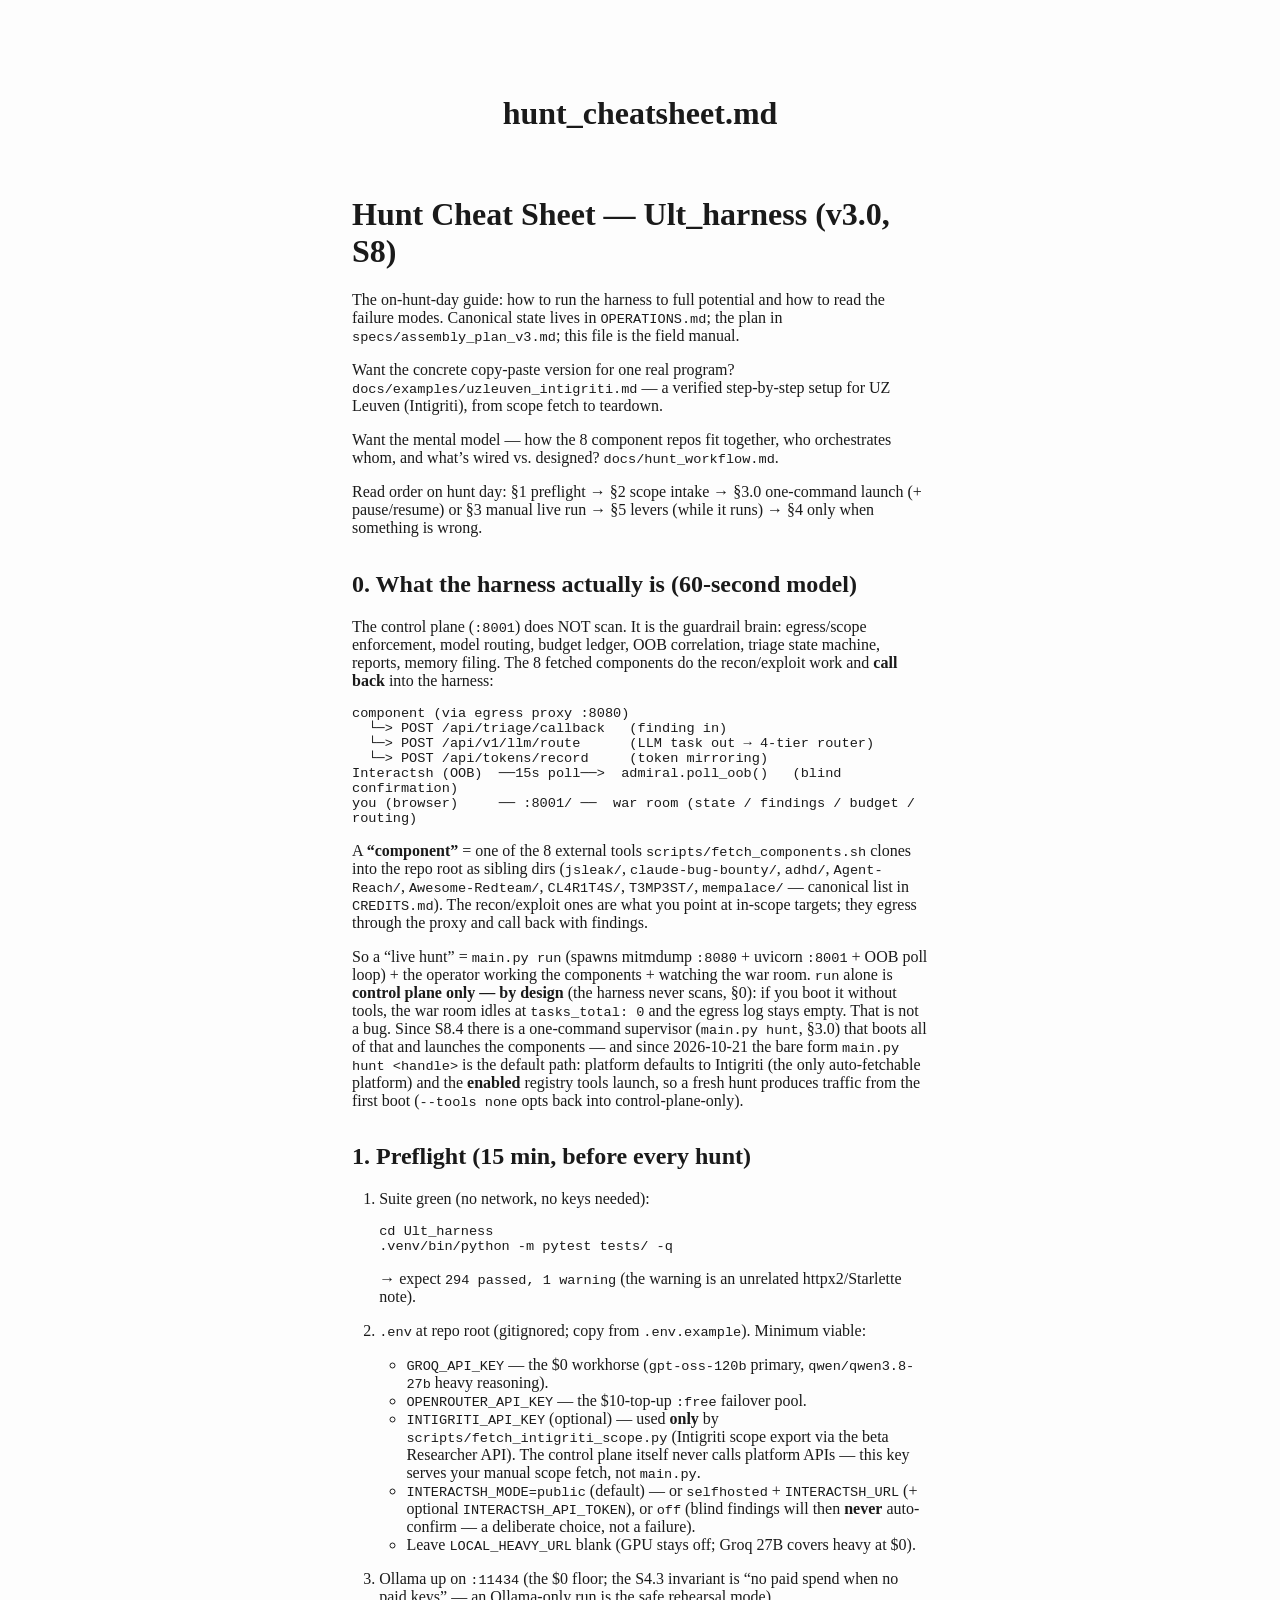
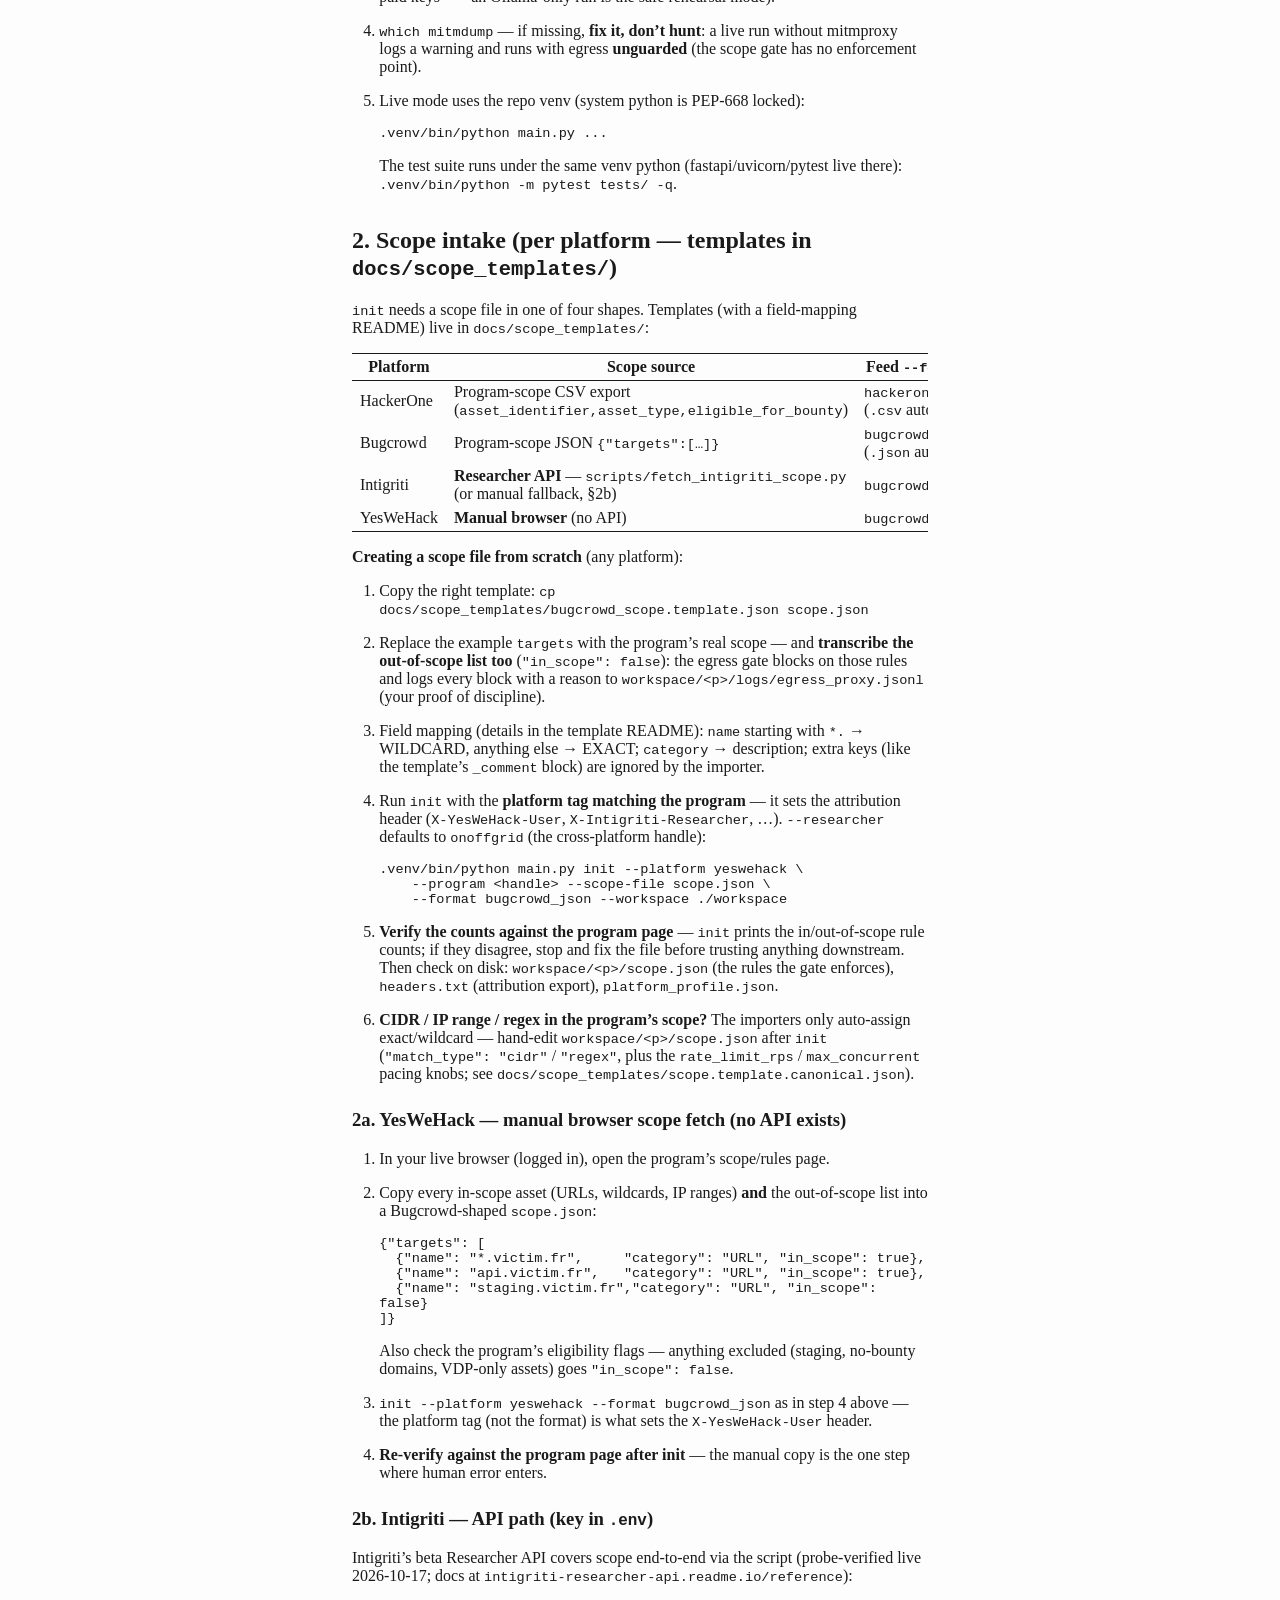
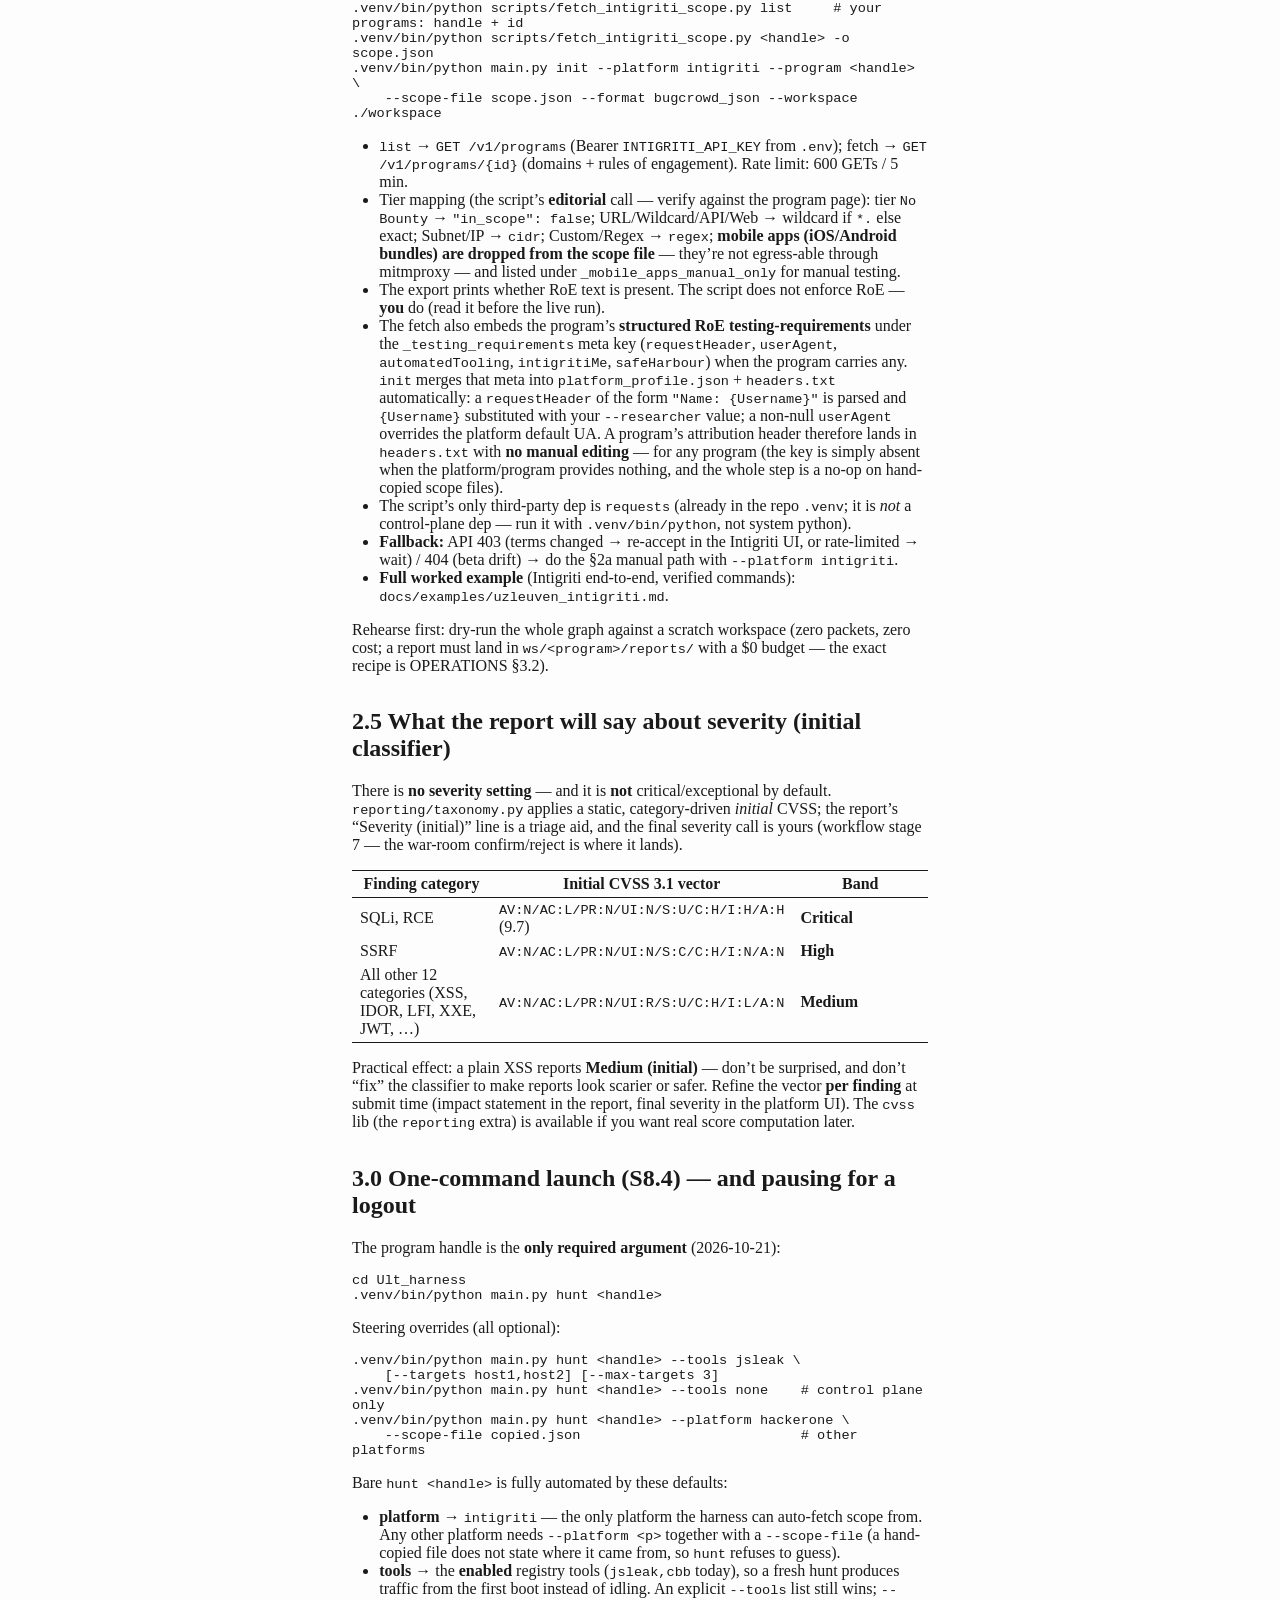
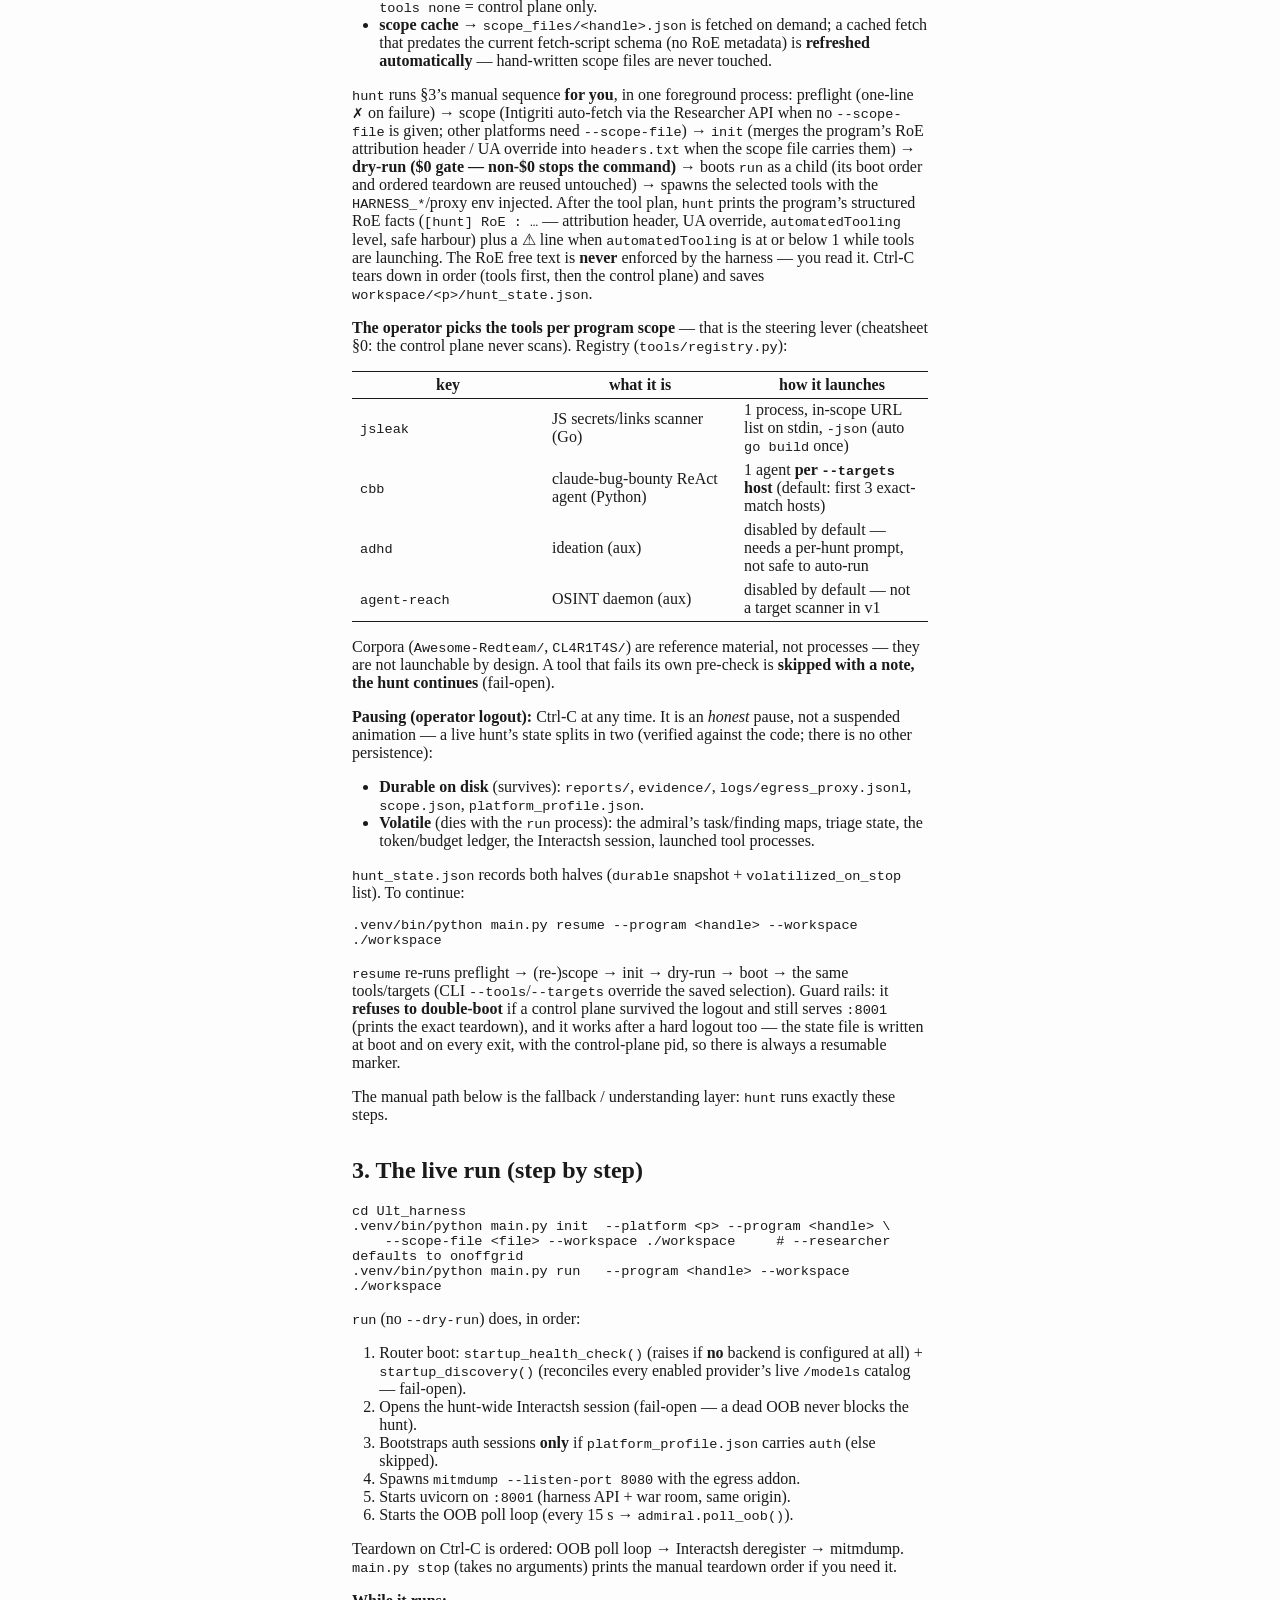
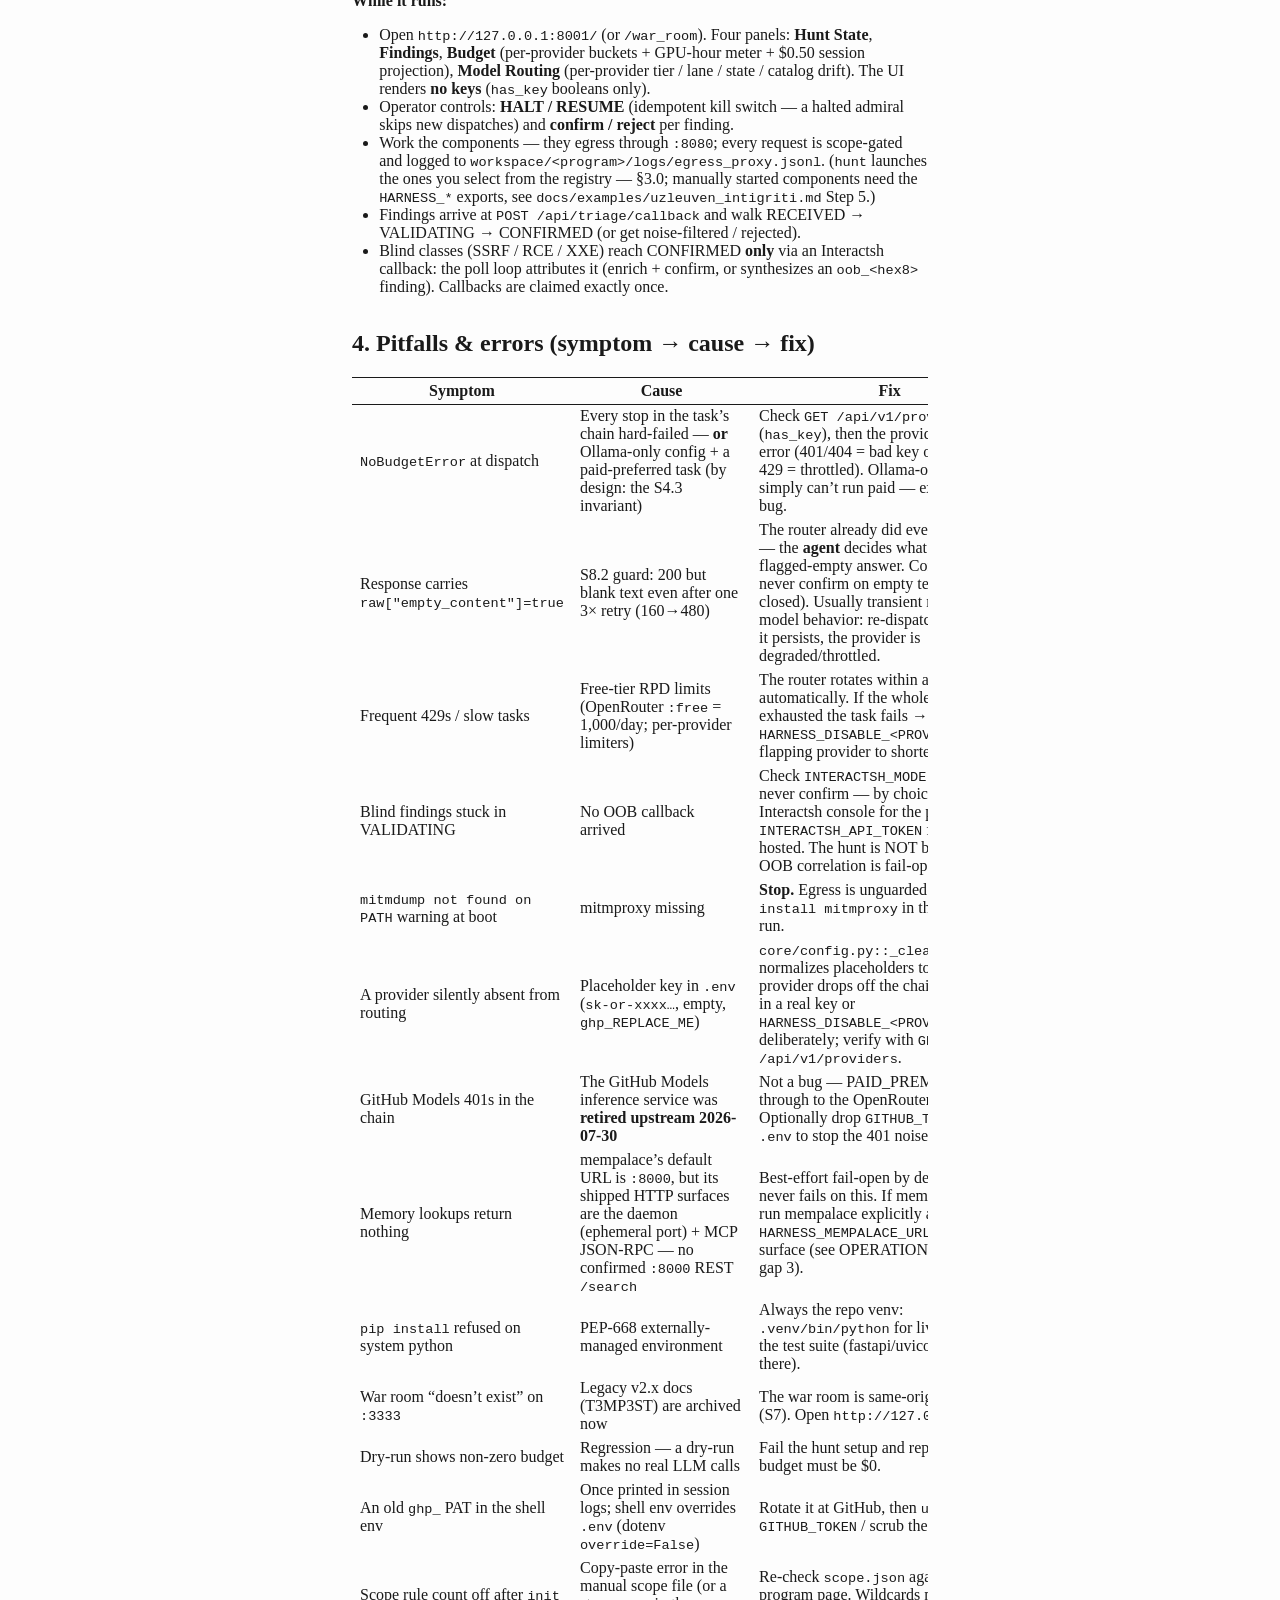
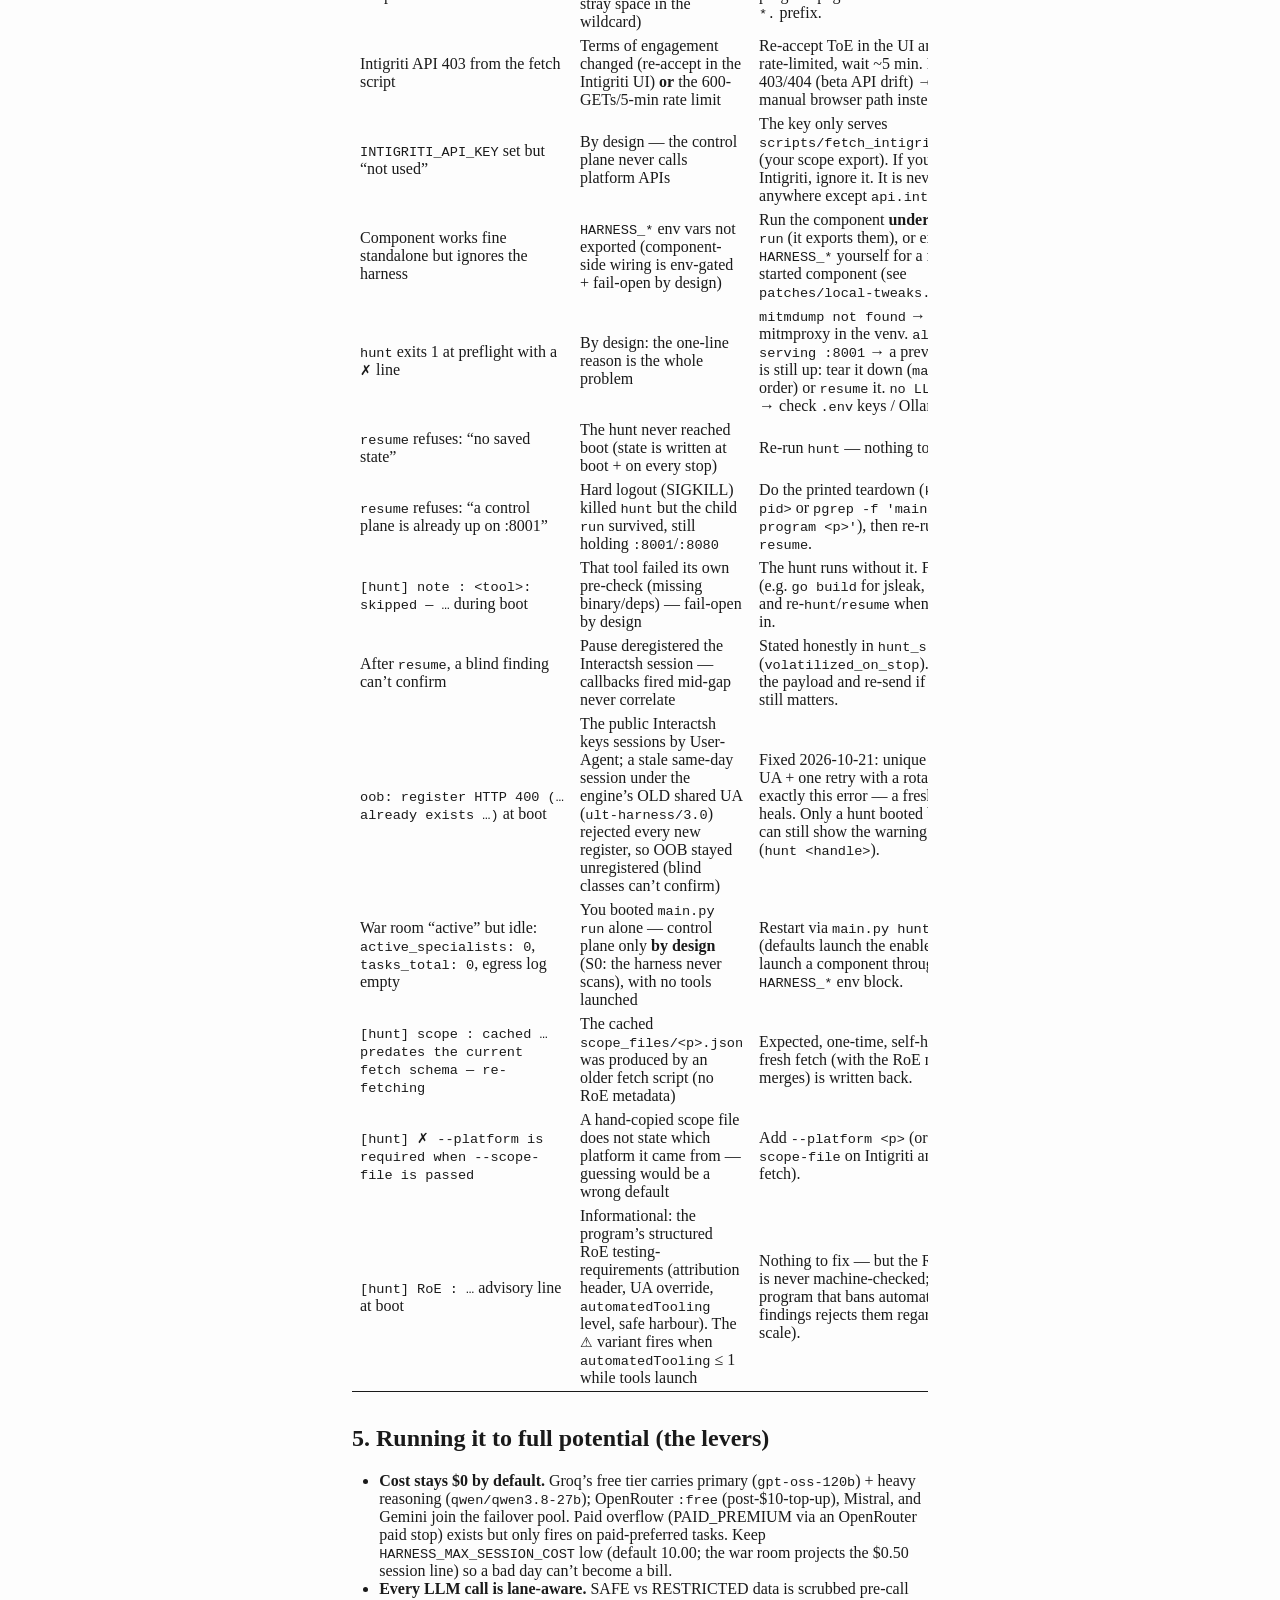
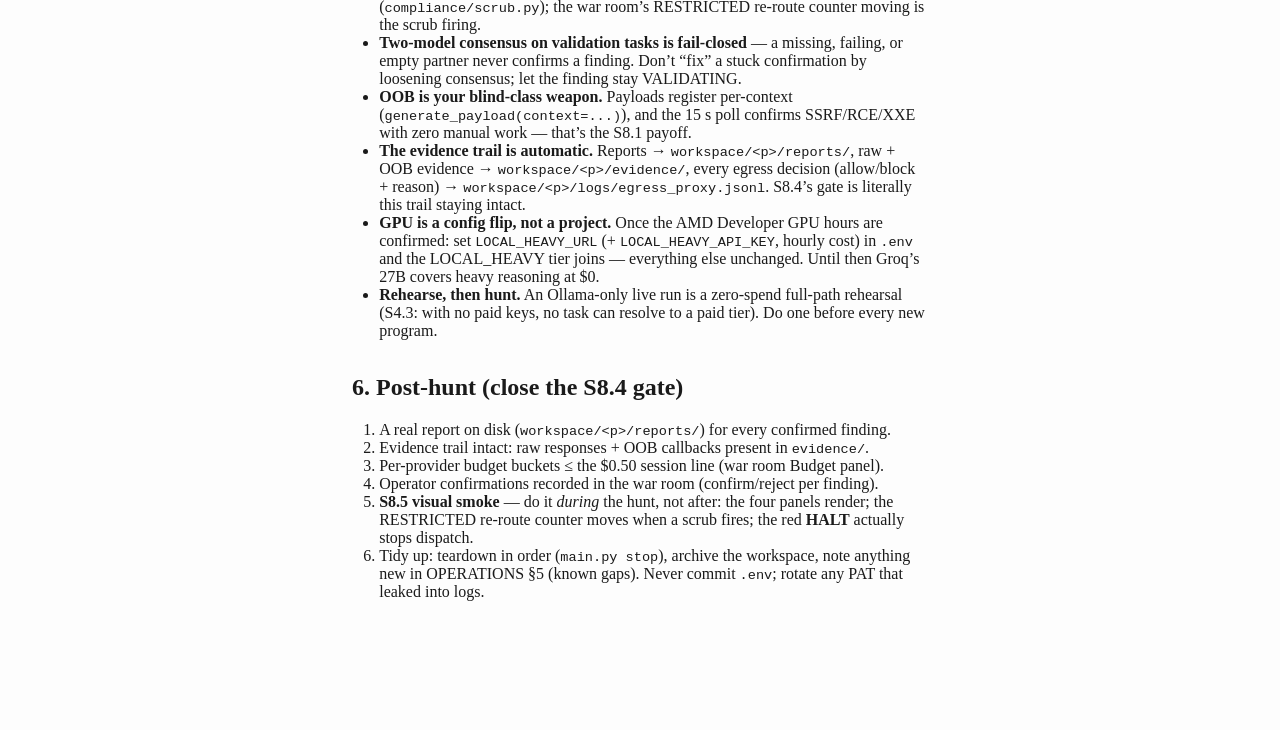
==== docs/hunt_cheatsheet.html @ 4e59c253 "Live-hunt pass (2026-10-21): bare 'hunt <handle>' is now fully automated - hunt CLI: positional prog" ====
<!DOCTYPE html>
<html xmlns="http://www.w3.org/1999/xhtml">
<head>
  <meta charset="utf-8" />
  <meta name="generator" content="pandoc 3.11" />
  <meta name="viewport" content="width=device-width, initial-scale=1.0, user-scalable=yes" />
  <title>hunt_cheatsheet.md</title>
  <style>
    /* Default styles provided by pandoc.
    ** See https://pandoc.org/MANUAL.html#variables-for-html for config info.
    */
    html {
      color: #1a1a1a;
      background-color: #fdfdfd;
    }
    body {
      margin: 0 auto;
      max-width: 36em;
      padding-left: 50px;
      padding-right: 50px;
      padding-top: 50px;
      padding-bottom: 50px;
      hyphens: auto;
      overflow-wrap: break-word;
      text-rendering: optimizeLegibility;
      font-kerning: normal;
    }
    @media (max-width: 600px) {
      body {
        font-size: 0.9em;
        padding: 12px;
      }
      h1 {
        font-size: 1.8em;
      }
    }
    @media print {
      html {
        background-color: white;
      }
      body {
        background-color: transparent;
        color: black;
      }
      p, h2, h3 {
        orphans: 3;
        widows: 3;
      }
      h2, h3, h4 {
        page-break-after: avoid;
      }
    }
    p {
      margin: 1em 0;
    }
    a {
      color: #1a1a1a;
    }
    a:visited {
      color: #1a1a1a;
    }
    img {
      max-width: 100%;
    }
    svg {
      height: auto;
      max-width: 100%;
    }
    h1, h2, h3, h4, h5, h6 {
      margin-top: 1.4em;
    }
    h5, h6 {
      font-size: 1em;
      font-style: italic;
    }
    h6 {
      font-weight: normal;
    }
    ol, ul {
      padding-left: 1.7em;
      margin-top: 1em;
    }
    li > ol, li > ul {
      margin-top: 0;
    }
    blockquote {
      margin: 1em 0 1em 1.7em;
      padding-left: 1em;
      border-left: 2px solid #e6e6e6;
      color: #606060;
    }
    code {
      white-space: pre-wrap;
      font-family: Menlo, Monaco, Consolas, 'Lucida Console', monospace;
      font-size: 85%;
      margin: 0;
      hyphens: manual;
    }
    pre {
      margin: 1em 0;
      overflow: auto;
    }
    pre code {
      padding: 0;
      overflow: visible;
      overflow-wrap: normal;
    }
    .sourceCode {
     background-color: transparent;
     overflow: visible;
    }
    hr {
      border: none;
      border-top: 1px solid #1a1a1a;
      height: 1px;
      margin: 1em 0;
    }
    table {
      margin: 1em 0;
      border-collapse: collapse;
      width: 100%;
      overflow-x: auto;
      display: block;
      font-variant-numeric: lining-nums tabular-nums;
    }
    table caption {
      margin-bottom: 0.75em;
    }
    tbody {
      margin-top: 0.5em;
      border-top: 1px solid #1a1a1a;
      border-bottom: 1px solid #1a1a1a;
    }
    th {
      border-top: 1px solid #1a1a1a;
      padding: 0.25em 0.5em 0.25em 0.5em;
    }
    td {
      padding: 0.125em 0.5em 0.25em 0.5em;
    }
    header {
      margin-bottom: 4em;
      text-align: center;
    }
    #TOC li {
      list-style: none;
    }
    #TOC ul {
      padding-left: 1.3em;
    }
    #TOC > ul {
      padding-left: 0;
    }
    #TOC a:not(:hover) {
      text-decoration: none;
    }
    span.smallcaps{font-variant: small-caps;}
    div.columns{display: flex; gap: 1.5em;}
    div.column{flex: auto;}
    @media screen {
    div.columns{gap: min(4vw, 1.5em);}
    div.column{overflow-x: auto;}
    }
    div.hanging-indent{margin-left: 1.5em; text-indent: -1.5em;}
    /* The extra [class] is a hack that increases specificity enough to
       override a similar rule in reveal.js */
    ul.task-list[class]{list-style: none;}
    ul.task-list li input[type="checkbox"] {
      font-size: inherit;
      width: 0.8em;
      margin: 0 0.8em 0.2em -1.6em;
      vertical-align: middle;
    }
  </style>
</head>
<body>
<header id="title-block-header">
<h1 class="title">hunt_cheatsheet.md</h1>
</header>
<h1 id="hunt-cheat-sheet-ult_harness-v3.0-s8">Hunt Cheat Sheet —
Ult_harness (v3.0, S8)</h1>
<p>The on-hunt-day guide: how to run the harness to full potential and
how to read the failure modes. Canonical state lives in
<code>OPERATIONS.md</code>; the plan in
<code>specs/assembly_plan_v3.md</code>; this file is the field
manual.</p>
<p>Want the concrete copy-paste version for one real program?
<code>docs/examples/uzleuven_intigriti.md</code> — a verified
step-by-step setup for UZ Leuven (Intigriti), from scope fetch to
teardown.</p>
<p>Want the mental model — how the 8 component repos fit together, who
orchestrates whom, and what’s wired vs. designed?
<code>docs/hunt_workflow.md</code>.</p>
<p>Read order on hunt day: §1 preflight → §2 scope intake → §3.0
one-command launch (+ pause/resume) or §3 manual live run → §5 levers
(while it runs) → §4 only when something is wrong.</p>
<h2 id="what-the-harness-actually-is-60-second-model">0. What the
harness actually is (60-second model)</h2>
<p>The control plane (<code>:8001</code>) does NOT scan. It is the
guardrail brain: egress/scope enforcement, model routing, budget ledger,
OOB correlation, triage state machine, reports, memory filing. The 8
fetched components do the recon/exploit work and <strong>call
back</strong> into the harness:</p>
<pre><code>component (via egress proxy :8080)
  └─&gt; POST /api/triage/callback   (finding in)
  └─&gt; POST /api/v1/llm/route      (LLM task out → 4-tier router)
  └─&gt; POST /api/tokens/record     (token mirroring)
Interactsh (OOB)  ──15s poll──&gt;  admiral.poll_oob()   (blind confirmation)
you (browser)     ── :8001/ ──  war room (state / findings / budget / routing)</code></pre>
<p>A <strong>“component”</strong> = one of the 8 external tools
<code>scripts/fetch_components.sh</code> clones into the repo root as
sibling dirs (<code>jsleak/</code>, <code>claude-bug-bounty/</code>,
<code>adhd/</code>, <code>Agent-Reach/</code>,
<code>Awesome-Redteam/</code>, <code>CL4R1T4S/</code>,
<code>T3MP3ST/</code>, <code>mempalace/</code> — canonical list in
<code>CREDITS.md</code>). The recon/exploit ones are what you point at
in-scope targets; they egress through the proxy and call back with
findings.</p>
<p>So a “live hunt” = <code>main.py run</code> (spawns mitmdump
<code>:8080</code> + uvicorn <code>:8001</code> + OOB poll loop) + the
operator working the components + watching the war room.
<code>run</code> alone is <strong>control plane only — by
design</strong> (the harness never scans, §0): if you boot it without
tools, the war room idles at <code>tasks_total: 0</code> and the egress
log stays empty. That is not a bug. Since S8.4 there is a one-command
supervisor (<code>main.py hunt</code>, §3.0) that boots all of that and
launches the components — and since 2026-10-21 the bare form
<code>main.py hunt &lt;handle&gt;</code> is the default path: platform
defaults to Intigriti (the only auto-fetchable platform) and the
<strong>enabled</strong> registry tools launch, so a fresh hunt produces
traffic from the first boot (<code>--tools none</code> opts back into
control-plane-only).</p>
<h2 id="preflight-15-min-before-every-hunt">1. Preflight (15 min, before
every hunt)</h2>
<ol type="1">
<li><p>Suite green (no network, no keys needed):</p>
<pre><code>cd Ult_harness
.venv/bin/python -m pytest tests/ -q</code></pre>
<p>→ expect <code>294 passed, 1 warning</code> (the warning is an
unrelated httpx2/Starlette note).</p></li>
<li><p><code>.env</code> at repo root (gitignored; copy from
<code>.env.example</code>). Minimum viable:</p>
<ul>
<li><code>GROQ_API_KEY</code> — the $0 workhorse
(<code>gpt-oss-120b</code> primary, <code>qwen/qwen3.8-27b</code> heavy
reasoning).</li>
<li><code>OPENROUTER_API_KEY</code> — the $10-top-up <code>:free</code>
failover pool.</li>
<li><code>INTIGRITI_API_KEY</code> (optional) — used
<strong>only</strong> by <code>scripts/fetch_intigriti_scope.py</code>
(Intigriti scope export via the beta Researcher API). The control plane
itself never calls platform APIs — this key serves your manual scope
fetch, not <code>main.py</code>.</li>
<li><code>INTERACTSH_MODE=public</code> (default) — or
<code>selfhosted</code> + <code>INTERACTSH_URL</code> (+ optional
<code>INTERACTSH_API_TOKEN</code>), or <code>off</code> (blind findings
will then <strong>never</strong> auto-confirm — a deliberate choice, not
a failure).</li>
<li>Leave <code>LOCAL_HEAVY_URL</code> blank (GPU stays off; Groq 27B
covers heavy at $0).</li>
</ul></li>
<li><p>Ollama up on <code>:11434</code> (the $0 floor; the S4.3
invariant is “no paid spend when no paid keys” — an Ollama-only run is
the safe rehearsal mode).</p></li>
<li><p><code>which mitmdump</code> — if missing, <strong>fix it, don’t
hunt</strong>: a live run without mitmproxy logs a warning and runs with
egress <strong>unguarded</strong> (the scope gate has no enforcement
point).</p></li>
<li><p>Live mode uses the repo venv (system python is PEP-668
locked):</p>
<pre><code>.venv/bin/python main.py ...</code></pre>
<p>The test suite runs under the same venv python
(fastapi/uvicorn/pytest live there):
<code>.venv/bin/python -m pytest tests/ -q</code>.</p></li>
</ol>
<h2 id="scope-intake-per-platform-templates-in-docsscope_templates">2.
Scope intake (per platform — templates in
<code>docs/scope_templates/</code>)</h2>
<p><code>init</code> needs a scope file in one of four shapes. Templates
(with a field-mapping README) live in
<code>docs/scope_templates/</code>:</p>
<table>
<colgroup>
<col style="width: 33%" />
<col style="width: 33%" />
<col style="width: 33%" />
</colgroup>
<thead>
<tr>
<th>Platform</th>
<th>Scope source</th>
<th>Feed <code>--format</code></th>
</tr>
</thead>
<tbody>
<tr>
<td>HackerOne</td>
<td>Program-scope CSV export
(<code>asset_identifier,asset_type,eligible_for_bounty</code>)</td>
<td><code>hackerone_csv</code> (<code>.csv</code> auto)</td>
</tr>
<tr>
<td>Bugcrowd</td>
<td>Program-scope JSON <code>{"targets":[…]}</code></td>
<td><code>bugcrowd_json</code> (<code>.json</code> auto)</td>
</tr>
<tr>
<td>Intigriti</td>
<td><strong>Researcher API</strong> —
<code>scripts/fetch_intigriti_scope.py</code> (or manual fallback,
§2b)</td>
<td><code>bugcrowd_json</code></td>
</tr>
<tr>
<td>YesWeHack</td>
<td><strong>Manual browser</strong> (no API)</td>
<td><code>bugcrowd_json</code></td>
</tr>
</tbody>
</table>
<p><strong>Creating a scope file from scratch</strong> (any
platform):</p>
<ol type="1">
<li><p>Copy the right template:
<code>cp docs/scope_templates/bugcrowd_scope.template.json scope.json</code></p></li>
<li><p>Replace the example <code>targets</code> with the program’s real
scope — and <strong>transcribe the out-of-scope list too</strong>
(<code>"in_scope": false</code>): the egress gate blocks on those rules
and logs every block with a reason to
<code>workspace/&lt;p&gt;/logs/egress_proxy.jsonl</code> (your proof of
discipline).</p></li>
<li><p>Field mapping (details in the template README): <code>name</code>
starting with <code>*.</code> → WILDCARD, anything else → EXACT;
<code>category</code> → description; extra keys (like the template’s
<code>_comment</code> block) are ignored by the importer.</p></li>
<li><p>Run <code>init</code> with the <strong>platform tag matching the
program</strong> — it sets the attribution header
(<code>X-YesWeHack-User</code>, <code>X-Intigriti-Researcher</code>, …).
<code>--researcher</code> defaults to <code>onoffgrid</code> (the
cross-platform handle):</p>
<pre><code>.venv/bin/python main.py init --platform yeswehack \
    --program &lt;handle&gt; --scope-file scope.json \
    --format bugcrowd_json --workspace ./workspace</code></pre></li>
<li><p><strong>Verify the counts against the program page</strong> —
<code>init</code> prints the in/out-of-scope rule counts; if they
disagree, stop and fix the file before trusting anything downstream.
Then check on disk: <code>workspace/&lt;p&gt;/scope.json</code> (the
rules the gate enforces), <code>headers.txt</code> (attribution export),
<code>platform_profile.json</code>.</p></li>
<li><p><strong>CIDR / IP range / regex in the program’s scope?</strong>
The importers only auto-assign exact/wildcard — hand-edit
<code>workspace/&lt;p&gt;/scope.json</code> after <code>init</code>
(<code>"match_type": "cidr"</code> / <code>"regex"</code>, plus the
<code>rate_limit_rps</code> / <code>max_concurrent</code> pacing knobs;
see
<code>docs/scope_templates/scope.template.canonical.json</code>).</p></li>
</ol>
<h3 id="a.-yeswehack-manual-browser-scope-fetch-no-api-exists">2a.
YesWeHack — manual browser scope fetch (no API exists)</h3>
<ol type="1">
<li><p>In your live browser (logged in), open the program’s scope/rules
page.</p></li>
<li><p>Copy every in-scope asset (URLs, wildcards, IP ranges)
<strong>and</strong> the out-of-scope list into a Bugcrowd-shaped
<code>scope.json</code>:</p>
<pre><code>{&quot;targets&quot;: [
  {&quot;name&quot;: &quot;*.victim.fr&quot;,     &quot;category&quot;: &quot;URL&quot;, &quot;in_scope&quot;: true},
  {&quot;name&quot;: &quot;api.victim.fr&quot;,   &quot;category&quot;: &quot;URL&quot;, &quot;in_scope&quot;: true},
  {&quot;name&quot;: &quot;staging.victim.fr&quot;,&quot;category&quot;: &quot;URL&quot;, &quot;in_scope&quot;: false}
]}</code></pre>
<p>Also check the program’s eligibility flags — anything excluded
(staging, no-bounty domains, VDP-only assets) goes
<code>"in_scope": false</code>.</p></li>
<li><p><code>init --platform yeswehack --format bugcrowd_json</code> as
in step 4 above — the platform tag (not the format) is what sets the
<code>X-YesWeHack-User</code> header.</p></li>
<li><p><strong>Re-verify against the program page after init</strong> —
the manual copy is the one step where human error enters.</p></li>
</ol>
<h3 id="b.-intigriti-api-path-key-in-.env">2b. Intigriti — API path (key
in <code>.env</code>)</h3>
<p>Intigriti’s beta Researcher API covers scope end-to-end via the
script (probe-verified live 2026-10-17; docs at
<code>intigriti-researcher-api.readme.io/reference</code>):</p>
<pre><code>.venv/bin/python scripts/fetch_intigriti_scope.py list     # your programs: handle + id
.venv/bin/python scripts/fetch_intigriti_scope.py &lt;handle&gt; -o scope.json
.venv/bin/python main.py init --platform intigriti --program &lt;handle&gt; \
    --scope-file scope.json --format bugcrowd_json --workspace ./workspace</code></pre>
<ul>
<li><code>list</code> → <code>GET /v1/programs</code> (Bearer
<code>INTIGRITI_API_KEY</code> from <code>.env</code>); fetch →
<code>GET /v1/programs/{id}</code> (domains + rules of engagement). Rate
limit: 600 GETs / 5 min.</li>
<li>Tier mapping (the script’s <strong>editorial</strong> call — verify
against the program page): tier <code>No Bounty</code> →
<code>"in_scope": false</code>; URL/Wildcard/API/Web → wildcard if
<code>*.</code> else exact; Subnet/IP → <code>cidr</code>; Custom/Regex
→ <code>regex</code>; <strong>mobile apps (iOS/Android bundles) are
dropped from the scope file</strong> — they’re not egress-able through
mitmproxy — and listed under <code>_mobile_apps_manual_only</code> for
manual testing.</li>
<li>The export prints whether RoE text is present. The script does not
enforce RoE — <strong>you</strong> do (read it before the live
run).</li>
<li>The fetch also embeds the program’s <strong>structured RoE
testing-requirements</strong> under the
<code>_testing_requirements</code> meta key (<code>requestHeader</code>,
<code>userAgent</code>, <code>automatedTooling</code>,
<code>intigritiMe</code>, <code>safeHarbour</code>) when the program
carries any. <code>init</code> merges that meta into
<code>platform_profile.json</code> + <code>headers.txt</code>
automatically: a <code>requestHeader</code> of the form
<code>"Name: {Username}"</code> is parsed and <code>{Username}</code>
substituted with your <code>--researcher</code> value; a non-null
<code>userAgent</code> overrides the platform default UA. A program’s
attribution header therefore lands in <code>headers.txt</code> with
<strong>no manual editing</strong> — for any program (the key is simply
absent when the platform/program provides nothing, and the whole step is
a no-op on hand-copied scope files).</li>
<li>The script’s only third-party dep is <code>requests</code> (already
in the repo <code>.venv</code>; it is <em>not</em> a control-plane dep —
run it with <code>.venv/bin/python</code>, not system python).</li>
<li><strong>Fallback:</strong> API 403 (terms changed → re-accept in the
Intigriti UI, or rate-limited → wait) / 404 (beta drift) → do the §2a
manual path with <code>--platform intigriti</code>.</li>
<li><strong>Full worked example</strong> (Intigriti end-to-end, verified
commands): <code>docs/examples/uzleuven_intigriti.md</code>.</li>
</ul>
<p>Rehearse first: dry-run the whole graph against a scratch workspace
(zero packets, zero cost; a report must land in
<code>ws/&lt;program&gt;/reports/</code> with a $0 budget — the exact
recipe is OPERATIONS §3.2).</p>
<h2 id="what-the-report-will-say-about-severity-initial-classifier">2.5
What the report will say about severity (initial classifier)</h2>
<p>There is <strong>no severity setting</strong> — and it is
<strong>not</strong> critical/exceptional by default.
<code>reporting/taxonomy.py</code> applies a static, category-driven
<em>initial</em> CVSS; the report’s “Severity (initial)” line is a
triage aid, and the final severity call is yours (workflow stage 7 — the
war-room confirm/reject is where it lands).</p>
<table>
<colgroup>
<col style="width: 33%" />
<col style="width: 33%" />
<col style="width: 33%" />
</colgroup>
<thead>
<tr>
<th>Finding category</th>
<th>Initial CVSS 3.1 vector</th>
<th>Band</th>
</tr>
</thead>
<tbody>
<tr>
<td>SQLi, RCE</td>
<td><code>AV:N/AC:L/PR:N/UI:N/S:U/C:H/I:H/A:H</code> (9.7)</td>
<td><strong>Critical</strong></td>
</tr>
<tr>
<td>SSRF</td>
<td><code>AV:N/AC:L/PR:N/UI:N/S:C/C:H/I:N/A:N</code></td>
<td><strong>High</strong></td>
</tr>
<tr>
<td>All other 12 categories (XSS, IDOR, LFI, XXE, JWT, …)</td>
<td><code>AV:N/AC:L/PR:N/UI:R/S:U/C:H/I:L/A:N</code></td>
<td><strong>Medium</strong></td>
</tr>
</tbody>
</table>
<p>Practical effect: a plain XSS reports <strong>Medium
(initial)</strong> — don’t be surprised, and don’t “fix” the classifier
to make reports look scarier or safer. Refine the vector <strong>per
finding</strong> at submit time (impact statement in the report, final
severity in the platform UI). The <code>cvss</code> lib (the
<code>reporting</code> extra) is available if you want real score
computation later.</p>
<h2 id="one-command-launch-s8.4-and-pausing-for-a-logout">3.0
One-command launch (S8.4) — and pausing for a logout</h2>
<p>The program handle is the <strong>only required argument</strong>
(2026-10-21):</p>
<pre><code>cd Ult_harness
.venv/bin/python main.py hunt &lt;handle&gt;</code></pre>
<p>Steering overrides (all optional):</p>
<pre><code>.venv/bin/python main.py hunt &lt;handle&gt; --tools jsleak \
    [--targets host1,host2] [--max-targets 3]
.venv/bin/python main.py hunt &lt;handle&gt; --tools none    # control plane only
.venv/bin/python main.py hunt &lt;handle&gt; --platform hackerone \
    --scope-file copied.json                           # other platforms</code></pre>
<p>Bare <code>hunt &lt;handle&gt;</code> is fully automated by these
defaults:</p>
<ul>
<li><strong>platform</strong> → <code>intigriti</code> — the only
platform the harness can auto-fetch scope from. Any other platform needs
<code>--platform &lt;p&gt;</code> together with a
<code>--scope-file</code> (a hand-copied file does not state where it
came from, so <code>hunt</code> refuses to guess).</li>
<li><strong>tools</strong> → the <strong>enabled</strong> registry tools
(<code>jsleak,cbb</code> today), so a fresh hunt produces traffic from
the first boot instead of idling. An explicit <code>--tools</code> list
still wins; <code>--tools none</code> = control plane only.</li>
<li><strong>scope cache</strong> →
<code>scope_files/&lt;handle&gt;.json</code> is fetched on demand; a
cached fetch that predates the current fetch-script schema (no RoE
metadata) is <strong>refreshed automatically</strong> — hand-written
scope files are never touched.</li>
</ul>
<p><code>hunt</code> runs §3’s manual sequence <strong>for you</strong>,
in one foreground process: preflight (one-line <code>✗</code> on
failure) → scope (Intigriti auto-fetch via the Researcher API when no
<code>--scope-file</code> is given; other platforms need
<code>--scope-file</code>) → <code>init</code> (merges the program’s RoE
attribution header / UA override into <code>headers.txt</code> when the
scope file carries them) → <strong>dry-run ($0 gate — non-$0 stops the
command)</strong> → boots <code>run</code> as a child (its boot order
and ordered teardown are reused untouched) → spawns the selected tools
with the <code>HARNESS_*</code>/proxy env injected. After the tool plan,
<code>hunt</code> prints the program’s structured RoE facts
(<code>[hunt] RoE : …</code> — attribution header, UA override,
<code>automatedTooling</code> level, safe harbour) plus a ⚠ line when
<code>automatedTooling</code> is at or below 1 while tools are
launching. The RoE free text is <strong>never</strong> enforced by the
harness — you read it. Ctrl-C tears down in order (tools first, then the
control plane) and saves
<code>workspace/&lt;p&gt;/hunt_state.json</code>.</p>
<p><strong>The operator picks the tools per program scope</strong> —
that is the steering lever (cheatsheet §0: the control plane never
scans). Registry (<code>tools/registry.py</code>):</p>
<table>
<colgroup>
<col style="width: 33%" />
<col style="width: 33%" />
<col style="width: 33%" />
</colgroup>
<thead>
<tr>
<th>key</th>
<th>what it is</th>
<th>how it launches</th>
</tr>
</thead>
<tbody>
<tr>
<td><code>jsleak</code></td>
<td>JS secrets/links scanner (Go)</td>
<td>1 process, in-scope URL list on stdin, <code>-json</code> (auto
<code>go build</code> once)</td>
</tr>
<tr>
<td><code>cbb</code></td>
<td>claude-bug-bounty ReAct agent (Python)</td>
<td>1 agent <strong>per <code>--targets</code> host</strong> (default:
first 3 exact-match hosts)</td>
</tr>
<tr>
<td><code>adhd</code></td>
<td>ideation (aux)</td>
<td>disabled by default — needs a per-hunt prompt, not safe to
auto-run</td>
</tr>
<tr>
<td><code>agent-reach</code></td>
<td>OSINT daemon (aux)</td>
<td>disabled by default — not a target scanner in v1</td>
</tr>
</tbody>
</table>
<p>Corpora (<code>Awesome-Redteam/</code>, <code>CL4R1T4S/</code>) are
reference material, not processes — they are not launchable by design. A
tool that fails its own pre-check is <strong>skipped with a note, the
hunt continues</strong> (fail-open).</p>
<p><strong>Pausing (operator logout):</strong> Ctrl-C at any time. It is
an <em>honest</em> pause, not a suspended animation — a live hunt’s
state splits in two (verified against the code; there is no other
persistence):</p>
<ul>
<li><strong>Durable on disk</strong> (survives): <code>reports/</code>,
<code>evidence/</code>, <code>logs/egress_proxy.jsonl</code>,
<code>scope.json</code>, <code>platform_profile.json</code>.</li>
<li><strong>Volatile</strong> (dies with the <code>run</code> process):
the admiral’s task/finding maps, triage state, the token/budget ledger,
the Interactsh session, launched tool processes.</li>
</ul>
<p><code>hunt_state.json</code> records both halves
(<code>durable</code> snapshot + <code>volatilized_on_stop</code> list).
To continue:</p>
<pre><code>.venv/bin/python main.py resume --program &lt;handle&gt; --workspace ./workspace</code></pre>
<p><code>resume</code> re-runs preflight → (re-)scope → init → dry-run →
boot → the same tools/targets (CLI
<code>--tools</code>/<code>--targets</code> override the saved
selection). Guard rails: it <strong>refuses to double-boot</strong> if a
control plane survived the logout and still serves <code>:8001</code>
(prints the exact teardown), and it works after a hard logout too — the
state file is written at boot and on every exit, with the control-plane
pid, so there is always a resumable marker.</p>
<p>The manual path below is the fallback / understanding layer:
<code>hunt</code> runs exactly these steps.</p>
<h2 id="the-live-run-step-by-step">3. The live run (step by step)</h2>
<pre><code>cd Ult_harness
.venv/bin/python main.py init  --platform &lt;p&gt; --program &lt;handle&gt; \
    --scope-file &lt;file&gt; --workspace ./workspace     # --researcher defaults to onoffgrid
.venv/bin/python main.py run   --program &lt;handle&gt; --workspace ./workspace</code></pre>
<p><code>run</code> (no <code>--dry-run</code>) does, in order:</p>
<ol type="1">
<li>Router boot: <code>startup_health_check()</code> (raises if
<strong>no</strong> backend is configured at all) +
<code>startup_discovery()</code> (reconciles every enabled provider’s
live <code>/models</code> catalog — fail-open).</li>
<li>Opens the hunt-wide Interactsh session (fail-open — a dead OOB never
blocks the hunt).</li>
<li>Bootstraps auth sessions <strong>only</strong> if
<code>platform_profile.json</code> carries <code>auth</code> (else
skipped).</li>
<li>Spawns <code>mitmdump --listen-port 8080</code> with the egress
addon.</li>
<li>Starts uvicorn on <code>:8001</code> (harness API + war room, same
origin).</li>
<li>Starts the OOB poll loop (every 15 s →
<code>admiral.poll_oob()</code>).</li>
</ol>
<p>Teardown on Ctrl-C is ordered: OOB poll loop → Interactsh deregister
→ mitmdump. <code>main.py stop</code> (takes no arguments) prints the
manual teardown order if you need it.</p>
<p><strong>While it runs:</strong></p>
<ul>
<li>Open <code>http://127.0.0.1:8001/</code> (or
<code>/war_room</code>). Four panels: <strong>Hunt State</strong>,
<strong>Findings</strong>, <strong>Budget</strong> (per-provider buckets
+ GPU-hour meter + $0.50 session projection), <strong>Model
Routing</strong> (per-provider tier / lane / state / catalog drift). The
UI renders <strong>no keys</strong> (<code>has_key</code> booleans
only).</li>
<li>Operator controls: <strong>HALT / RESUME</strong> (idempotent kill
switch — a halted admiral skips new dispatches) and <strong>confirm /
reject</strong> per finding.</li>
<li>Work the components — they egress through <code>:8080</code>; every
request is scope-gated and logged to
<code>workspace/&lt;program&gt;/logs/egress_proxy.jsonl</code>.
(<code>hunt</code> launches the ones you select from the registry —
§3.0; manually started components need the <code>HARNESS_*</code>
exports, see <code>docs/examples/uzleuven_intigriti.md</code> Step
5.)</li>
<li>Findings arrive at <code>POST /api/triage/callback</code> and walk
RECEIVED → VALIDATING → CONFIRMED (or get noise-filtered /
rejected).</li>
<li>Blind classes (SSRF / RCE / XXE) reach CONFIRMED
<strong>only</strong> via an Interactsh callback: the poll loop
attributes it (enrich + confirm, or synthesizes an
<code>oob_&lt;hex8&gt;</code> finding). Callbacks are claimed exactly
once.</li>
</ul>
<h2 id="pitfalls-errors-symptom-cause-fix">4. Pitfalls &amp; errors
(symptom → cause → fix)</h2>
<table>
<colgroup>
<col style="width: 33%" />
<col style="width: 33%" />
<col style="width: 33%" />
</colgroup>
<thead>
<tr>
<th>Symptom</th>
<th>Cause</th>
<th>Fix</th>
</tr>
</thead>
<tbody>
<tr>
<td><code>NoBudgetError</code> at dispatch</td>
<td>Every stop in the task’s chain hard-failed — <strong>or</strong>
Ollama-only config + a paid-preferred task (by design: the S4.3
invariant)</td>
<td>Check <code>GET /api/v1/providers</code> (<code>has_key</code>),
then the provider’s actual error (401/404 = bad key or model ID; 429 =
throttled). Ollama-only: that task simply can’t run paid — expected, not
a bug.</td>
</tr>
<tr>
<td>Response carries <code>raw["empty_content"]=true</code></td>
<td>S8.2 guard: 200 but blank text even after one 3× retry
(160→480)</td>
<td>The router already did everything it will — the
<strong>agent</strong> decides what to do with a flagged-empty answer.
Consensus can never confirm on empty text (fail-closed). Usually
transient reasoning-model behavior: re-dispatch the task; if it
persists, the provider is degraded/throttled.</td>
</tr>
<tr>
<td>Frequent 429s / slow tasks</td>
<td>Free-tier RPD limits (OpenRouter <code>:free</code> = 1,000/day;
per-provider limiters)</td>
<td>The router rotates within a provider automatically. If the whole
pool is exhausted the task fails → wait, or
<code>HARNESS_DISABLE_&lt;PROV&gt;=1</code> the flapping provider to
shorten the chain.</td>
</tr>
<tr>
<td>Blind findings stuck in VALIDATING</td>
<td>No OOB callback arrived</td>
<td>Check <code>INTERACTSH_MODE</code> (<code>off</code> = they’ll never
confirm — by choice), the Interactsh console for the payload, and
<code>INTERACTSH_API_TOKEN</code> for self-hosted. The hunt is NOT
broken — OOB correlation is fail-open.</td>
</tr>
<tr>
<td><code>mitmdump not found on PATH</code> warning at boot</td>
<td>mitmproxy missing</td>
<td><strong>Stop.</strong> Egress is unguarded.
<code>pip install mitmproxy</code> in the venv, re-run.</td>
</tr>
<tr>
<td>A provider silently absent from routing</td>
<td>Placeholder key in <code>.env</code> (<code>sk-or-xxxx…</code>,
empty, <code>ghp_REPLACE_ME</code>)</td>
<td><code>core/config.py::_clean_key</code> normalizes placeholders to
<em>unset</em>, so the provider drops off the chain quietly. Put in a
real key or <code>HARNESS_DISABLE_&lt;PROV&gt;=1</code> deliberately;
verify with <code>GET /api/v1/providers</code>.</td>
</tr>
<tr>
<td>GitHub Models 401s in the chain</td>
<td>The GitHub Models inference service was <strong>retired upstream
2026-07-30</strong></td>
<td>Not a bug — PAID_PREMIUM falls through to the OpenRouter paid stop.
Optionally drop <code>GITHUB_TOKEN</code> from <code>.env</code> to stop
the 401 noise.</td>
</tr>
<tr>
<td>Memory lookups return nothing</td>
<td>mempalace’s default URL is <code>:8000</code>, but its shipped HTTP
surfaces are the daemon (ephemeral port) + MCP JSON-RPC — no confirmed
<code>:8000</code> REST <code>/search</code></td>
<td>Best-effort fail-open by design; the hunt never fails on this. If
memory matters, run mempalace explicitly and point
<code>HARNESS_MEMPALACE_URL</code> at a live surface (see OPERATIONS §5
known-gap 3).</td>
</tr>
<tr>
<td><code>pip install</code> refused on system python</td>
<td>PEP-668 externally-managed environment</td>
<td>Always the repo venv: <code>.venv/bin/python</code> for live mode
<strong>and</strong> the test suite (fastapi/uvicorn/pytest live
there).</td>
</tr>
<tr>
<td>War room “doesn’t exist” on <code>:3333</code></td>
<td>Legacy v2.x docs (T3MP3ST) are archived now</td>
<td>The war room is same-origin on <strong><code>:8001</code></strong>
(S7). Open <code>http://127.0.0.1:8001/</code>.</td>
</tr>
<tr>
<td>Dry-run shows non-zero budget</td>
<td>Regression — a dry-run makes no real LLM calls</td>
<td>Fail the hunt setup and report it. Dry-run budget must be $0.</td>
</tr>
<tr>
<td>An old <code>ghp_</code> PAT in the shell env</td>
<td>Once printed in session logs; shell env overrides <code>.env</code>
(dotenv <code>override=False</code>)</td>
<td>Rotate it at GitHub, then <code>unset GITHUB_TOKEN</code> / scrub
the shell profile.</td>
</tr>
<tr>
<td>Scope rule count off after <code>init</code></td>
<td>Copy-paste error in the manual scope file (or a stray space in the
wildcard)</td>
<td>Re-check <code>scope.json</code> against the program page. Wildcards
need the exact <code>*.</code> prefix.</td>
</tr>
<tr>
<td>Intigriti API 403 from the fetch script</td>
<td>Terms of engagement changed (re-accept in the Intigriti UI)
<strong>or</strong> the 600-GETs/5-min rate limit</td>
<td>Re-accept ToE in the UI and retry; if rate-limited, wait ~5 min.
Persistent 403/404 (beta API drift) → use the §2a manual browser path
instead.</td>
</tr>
<tr>
<td><code>INTIGRITI_API_KEY</code> set but “not used”</td>
<td>By design — the control plane never calls platform APIs</td>
<td>The key only serves <code>scripts/fetch_intigriti_scope.py</code>
(your scope export). If you don’t hunt Intigriti, ignore it. It is never
sent anywhere except <code>api.intigriti.com</code>.</td>
</tr>
<tr>
<td>Component works fine standalone but ignores the harness</td>
<td><code>HARNESS_*</code> env vars not exported (component-side wiring
is env-gated + fail-open by design)</td>
<td>Run the component <strong>under</strong> <code>main.py run</code>
(it exports them), or export <code>HARNESS_*</code> yourself for a
manually-started component (see <code>patches/local-tweaks.md</code>
§7).</td>
</tr>
<tr>
<td><code>hunt</code> exits 1 at preflight with a <code>✗</code>
line</td>
<td>By design: the one-line reason is the whole problem</td>
<td><code>mitmdump not found</code> → install mitmproxy in the venv.
<code>already serving :8001</code> → a previous hunt/run is still up:
tear it down (<code>main.py stop</code> order) or <code>resume</code>
it. <code>no LLM backend</code> → check <code>.env</code> keys /
Ollama.</td>
</tr>
<tr>
<td><code>resume</code> refuses: “no saved state”</td>
<td>The hunt never reached boot (state is written at boot + on every
stop)</td>
<td>Re-run <code>hunt</code> — nothing to resume yet.</td>
</tr>
<tr>
<td><code>resume</code> refuses: “a control plane is already up on
:8001”</td>
<td>Hard logout (SIGKILL) killed <code>hunt</code> but the child
<code>run</code> survived, still holding
<code>:8001</code>/<code>:8080</code></td>
<td>Do the printed teardown (<code>kill &lt;saved pid&gt;</code> or
<code>pgrep -f 'main.py run --program &lt;p&gt;'</code>), then re-run
the same <code>resume</code>.</td>
</tr>
<tr>
<td><code>[hunt] note : &lt;tool&gt;: skipped — …</code> during
boot</td>
<td>That tool failed its own pre-check (missing binary/deps) — fail-open
by design</td>
<td>The hunt runs without it. Fix the tool (e.g. <code>go build</code>
for jsleak, deps for cbb) and re-<code>hunt</code>/<code>resume</code>
when you want it in.</td>
</tr>
<tr>
<td>After <code>resume</code>, a blind finding can’t confirm</td>
<td>Pause deregistered the Interactsh session — callbacks fired mid-gap
never correlate</td>
<td>Stated honestly in <code>hunt_state.json</code>
(<code>volatilized_on_stop</code>). Re-register the payload and re-send
if the blind test still matters.</td>
</tr>
<tr>
<td><code>oob: register HTTP 400 (… already exists …)</code> at
boot</td>
<td>The public Interactsh keys sessions by User-Agent; a stale same-day
session under the engine’s OLD shared UA (<code>ult-harness/3.0</code>)
rejected every new register, so OOB stayed unregistered (blind classes
can’t confirm)</td>
<td>Fixed 2026-10-21: unique per-instance UA + one retry with a rotated
UA on exactly this error — a fresh <code>hunt</code> self-heals. Only a
hunt booted before that fix can still show the warning: restart it
(<code>hunt &lt;handle&gt;</code>).</td>
</tr>
<tr>
<td>War room “active” but idle: <code>active_specialists: 0</code>,
<code>tasks_total: 0</code>, egress log empty</td>
<td>You booted <code>main.py run</code> alone — control plane only
<strong>by design</strong> (S0: the harness never scans), with no tools
launched</td>
<td>Restart via <code>main.py hunt &lt;handle&gt;</code> (defaults
launch the enabled tools) or launch a component through the
<code>HARNESS_*</code> env block.</td>
</tr>
<tr>
<td><code>[hunt] scope : cached … predates the current fetch schema — re-fetching</code></td>
<td>The cached <code>scope_files/&lt;p&gt;.json</code> was produced by
an older fetch script (no RoE metadata)</td>
<td>Expected, one-time, self-heals — the fresh fetch (with the RoE meta
<code>init</code> merges) is written back.</td>
</tr>
<tr>
<td><code>[hunt] ✗ --platform is required when --scope-file is passed</code></td>
<td>A hand-copied scope file does not state which platform it came from
— guessing would be a wrong default</td>
<td>Add <code>--platform &lt;p&gt;</code> (or drop
<code>--scope-file</code> on Intigriti and let <code>hunt</code>
fetch).</td>
</tr>
<tr>
<td><code>[hunt] RoE : …</code> advisory line at boot</td>
<td>Informational: the program’s structured RoE testing-requirements
(attribution header, UA override, <code>automatedTooling</code> level,
safe harbour). The <code>⚠</code> variant fires when
<code>automatedTooling</code> ≤ 1 while tools launch</td>
<td>Nothing to fix — but the RoE <strong>free text</strong> is never
machine-checked; read it (a program that bans automated-scanner findings
rejects them regardless of the scale).</td>
</tr>
</tbody>
</table>
<h2 id="running-it-to-full-potential-the-levers">5. Running it to full
potential (the levers)</h2>
<ul>
<li><strong>Cost stays $0 by default.</strong> Groq’s free tier carries
primary (<code>gpt-oss-120b</code>) + heavy reasoning
(<code>qwen/qwen3.8-27b</code>); OpenRouter <code>:free</code>
(post-$10-top-up), Mistral, and Gemini join the failover pool. Paid
overflow (PAID_PREMIUM via an OpenRouter paid stop) exists but only
fires on paid-preferred tasks. Keep
<code>HARNESS_MAX_SESSION_COST</code> low (default 10.00; the war room
projects the $0.50 session line) so a bad day can’t become a bill.</li>
<li><strong>Every LLM call is lane-aware.</strong> SAFE vs RESTRICTED
data is scrubbed pre-call (<code>compliance/scrub.py</code>); the war
room’s RESTRICTED re-route counter moving is the scrub firing.</li>
<li><strong>Two-model consensus on validation tasks is
fail-closed</strong> — a missing, failing, or empty partner never
confirms a finding. Don’t “fix” a stuck confirmation by loosening
consensus; let the finding stay VALIDATING.</li>
<li><strong>OOB is your blind-class weapon.</strong> Payloads register
per-context (<code>generate_payload(context=...)</code>), and the 15 s
poll confirms SSRF/RCE/XXE with zero manual work — that’s the S8.1
payoff.</li>
<li><strong>The evidence trail is automatic.</strong> Reports →
<code>workspace/&lt;p&gt;/reports/</code>, raw + OOB evidence →
<code>workspace/&lt;p&gt;/evidence/</code>, every egress decision
(allow/block + reason) →
<code>workspace/&lt;p&gt;/logs/egress_proxy.jsonl</code>. S8.4’s gate is
literally this trail staying intact.</li>
<li><strong>GPU is a config flip, not a project.</strong> Once the AMD
Developer GPU hours are confirmed: set <code>LOCAL_HEAVY_URL</code> (+
<code>LOCAL_HEAVY_API_KEY</code>, hourly cost) in <code>.env</code> and
the LOCAL_HEAVY tier joins — everything else unchanged. Until then
Groq’s 27B covers heavy reasoning at $0.</li>
<li><strong>Rehearse, then hunt.</strong> An Ollama-only live run is a
zero-spend full-path rehearsal (S4.3: with no paid keys, no task can
resolve to a paid tier). Do one before every new program.</li>
</ul>
<h2 id="post-hunt-close-the-s8.4-gate">6. Post-hunt (close the S8.4
gate)</h2>
<ol type="1">
<li>A real report on disk (<code>workspace/&lt;p&gt;/reports/</code>)
for every confirmed finding.</li>
<li>Evidence trail intact: raw responses + OOB callbacks present in
<code>evidence/</code>.</li>
<li>Per-provider budget buckets ≤ the $0.50 session line (war room
Budget panel).</li>
<li>Operator confirmations recorded in the war room (confirm/reject per
finding).</li>
<li><strong>S8.5 visual smoke</strong> — do it <em>during</em> the hunt,
not after: the four panels render; the RESTRICTED re-route counter moves
when a scrub fires; the red <strong>HALT</strong> actually stops
dispatch.</li>
<li>Tidy up: teardown in order (<code>main.py stop</code>), archive the
workspace, note anything new in OPERATIONS §5 (known gaps). Never commit
<code>.env</code>; rotate any PAT that leaked into logs.</li>
</ol>
</body>
</html>
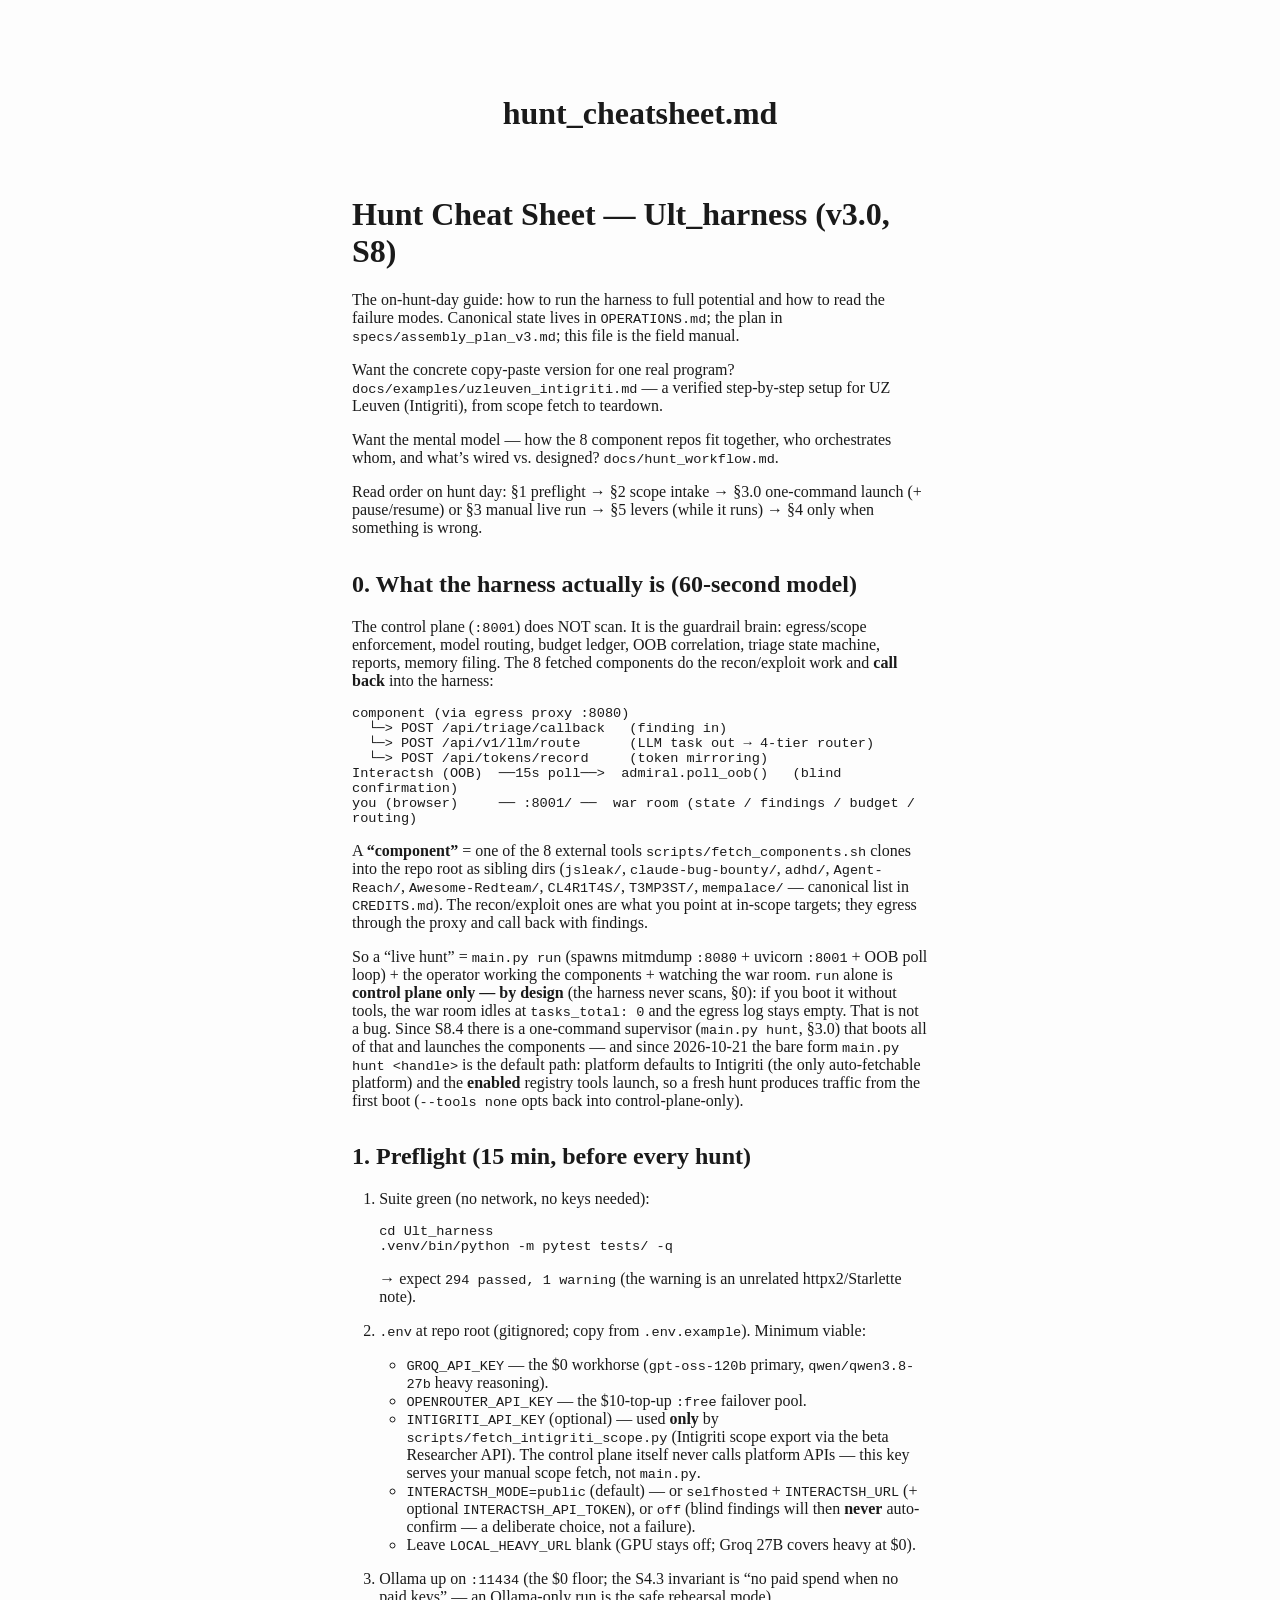
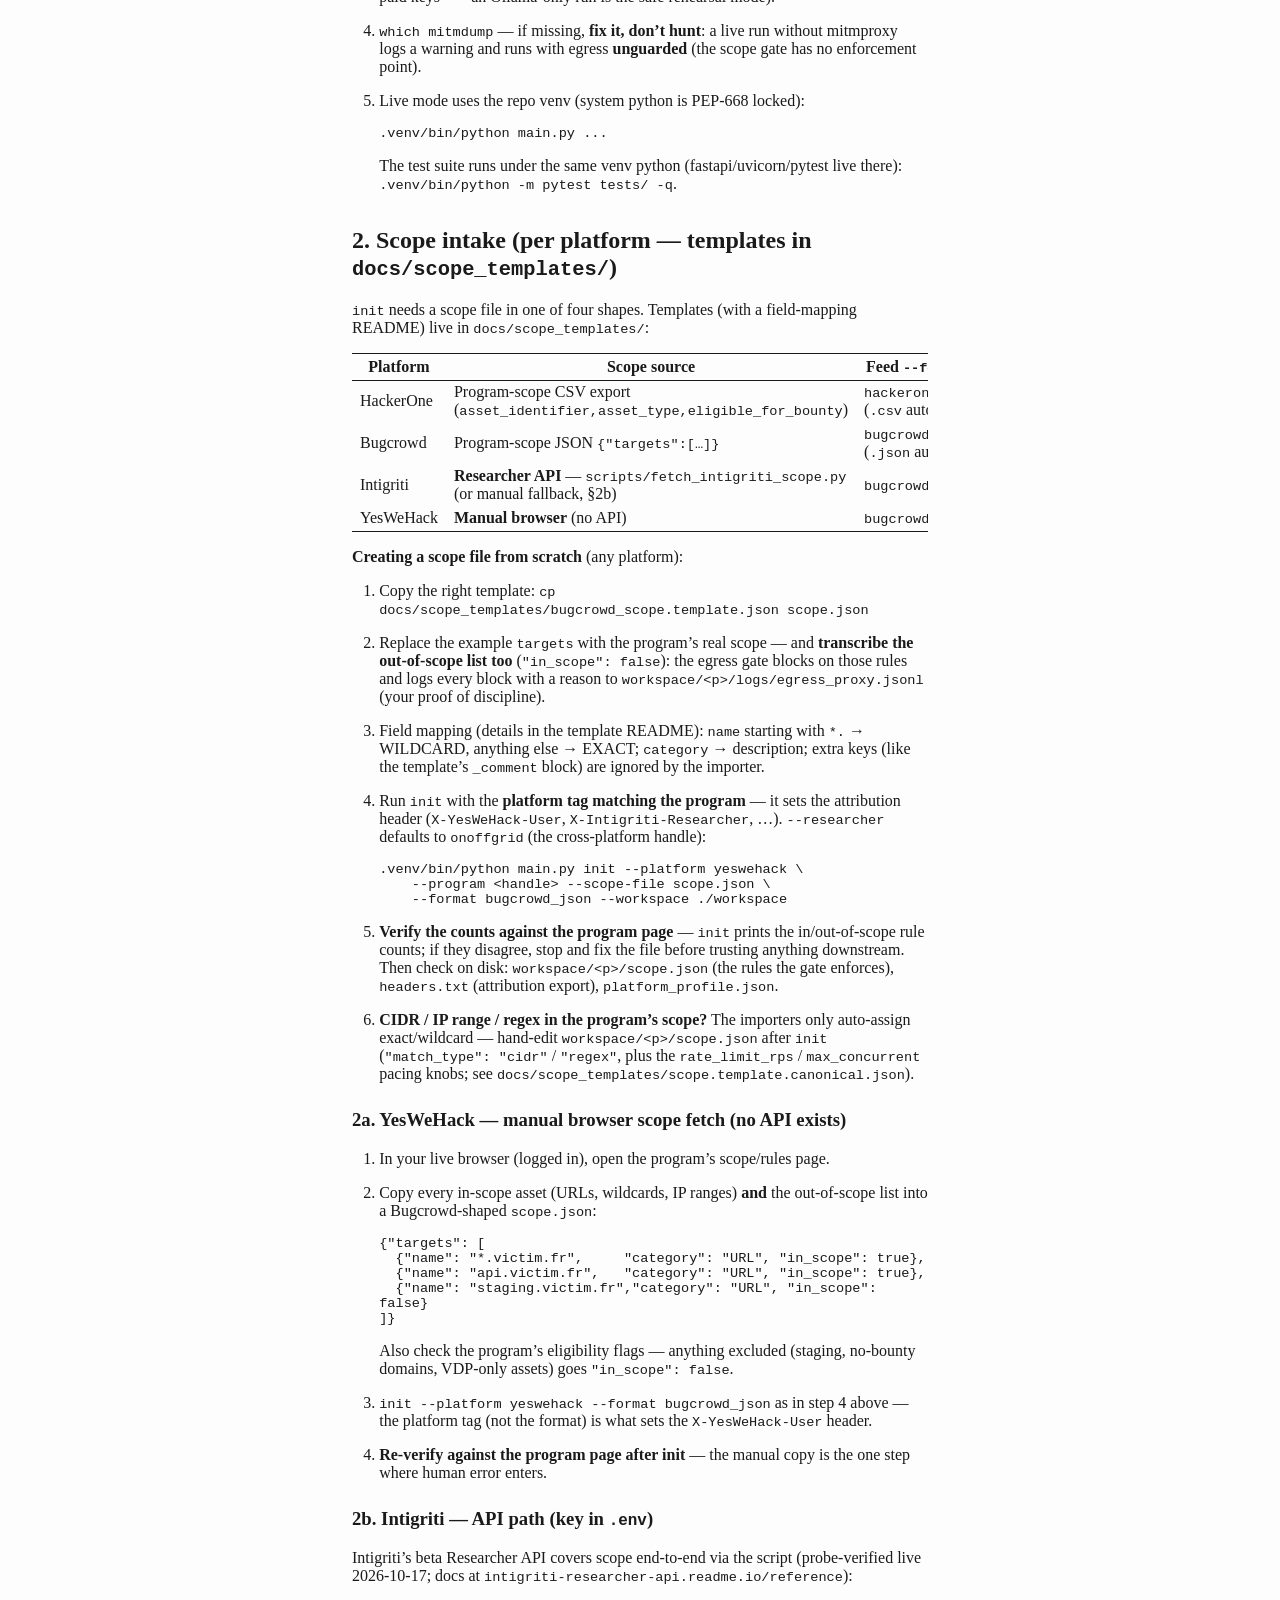
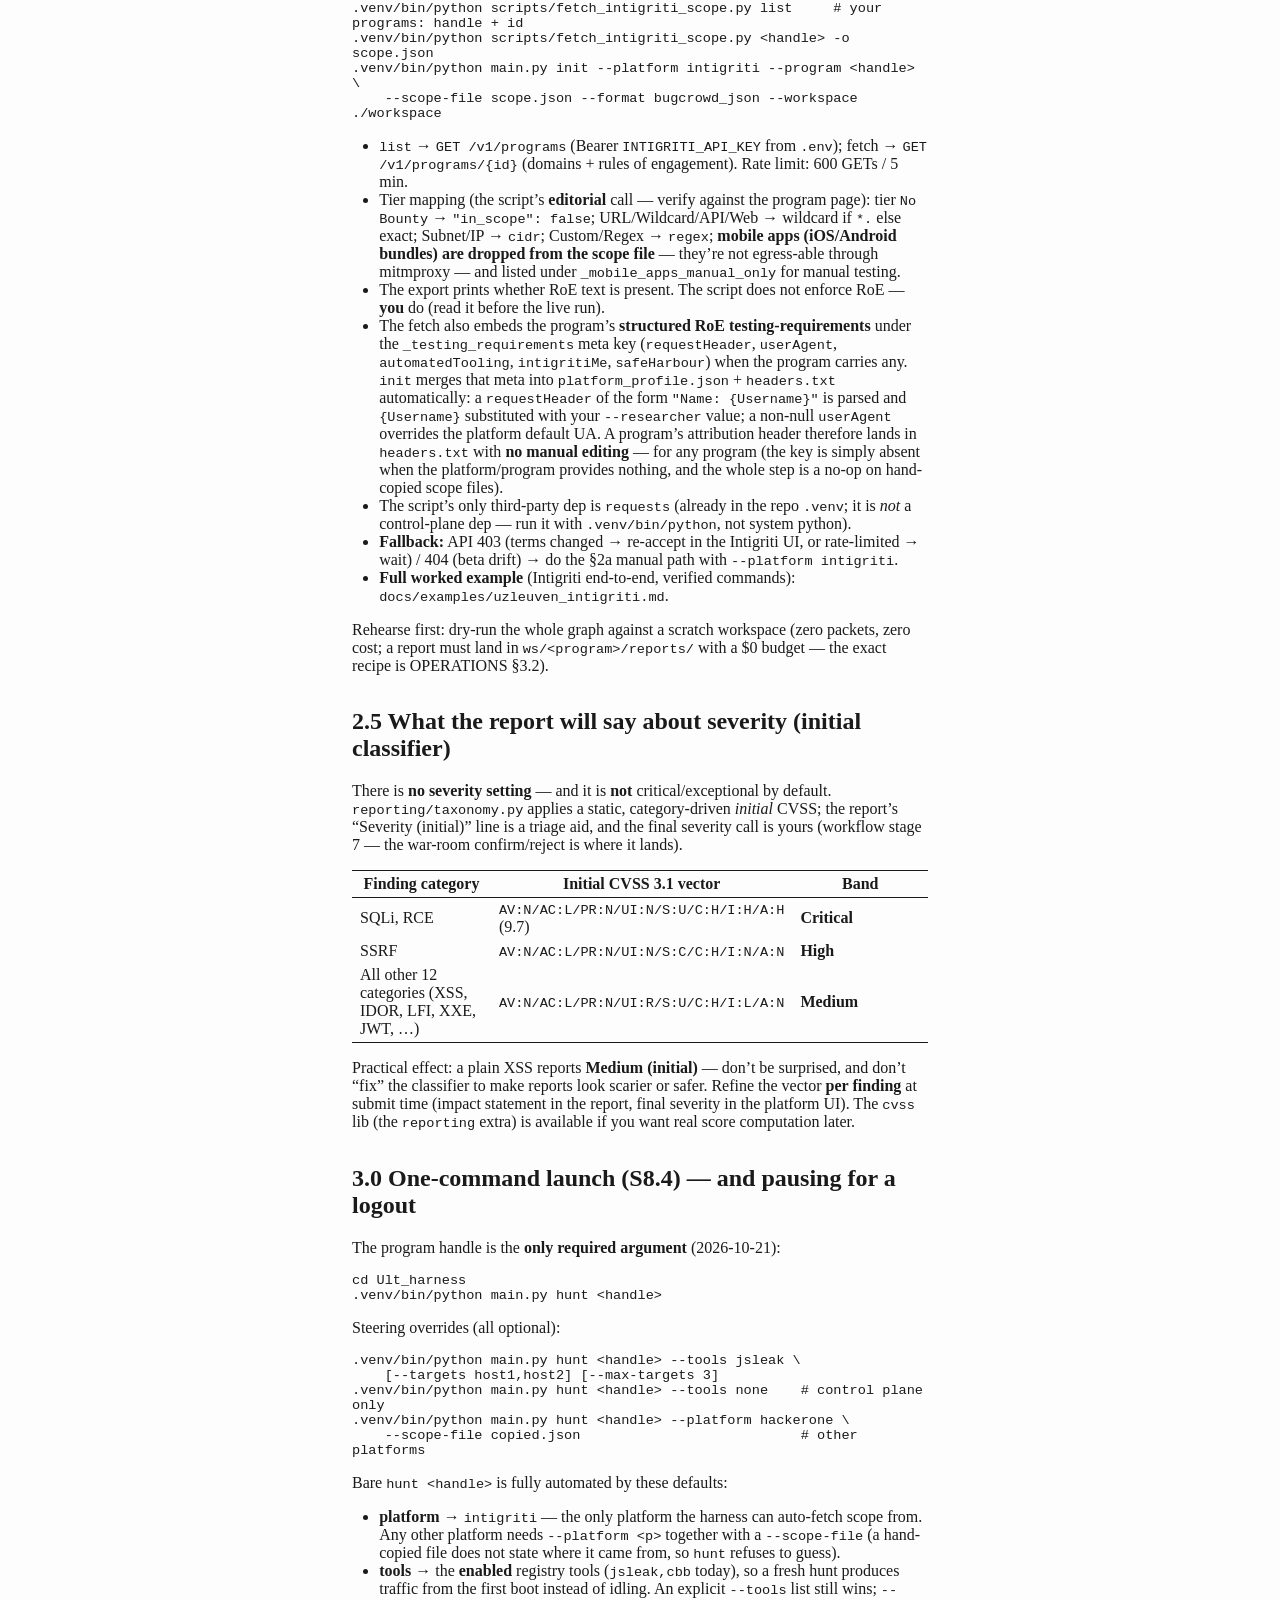
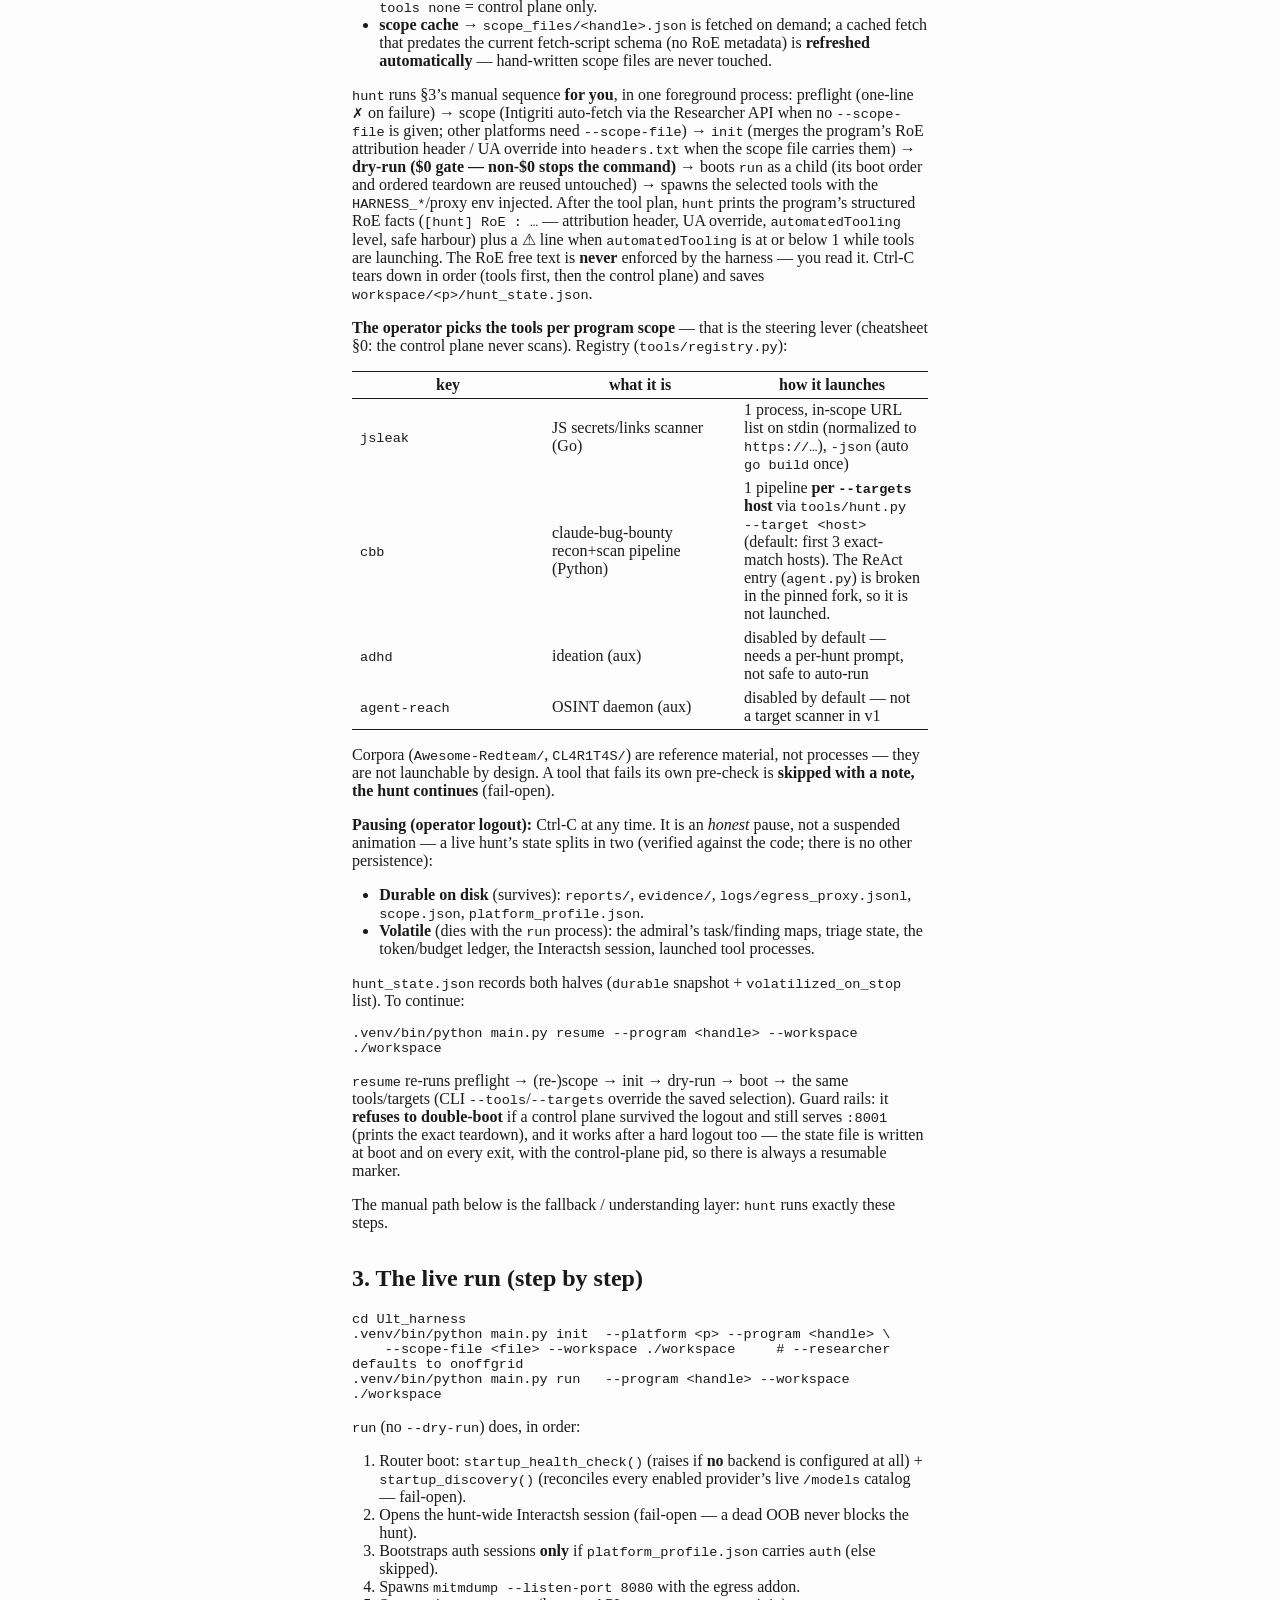
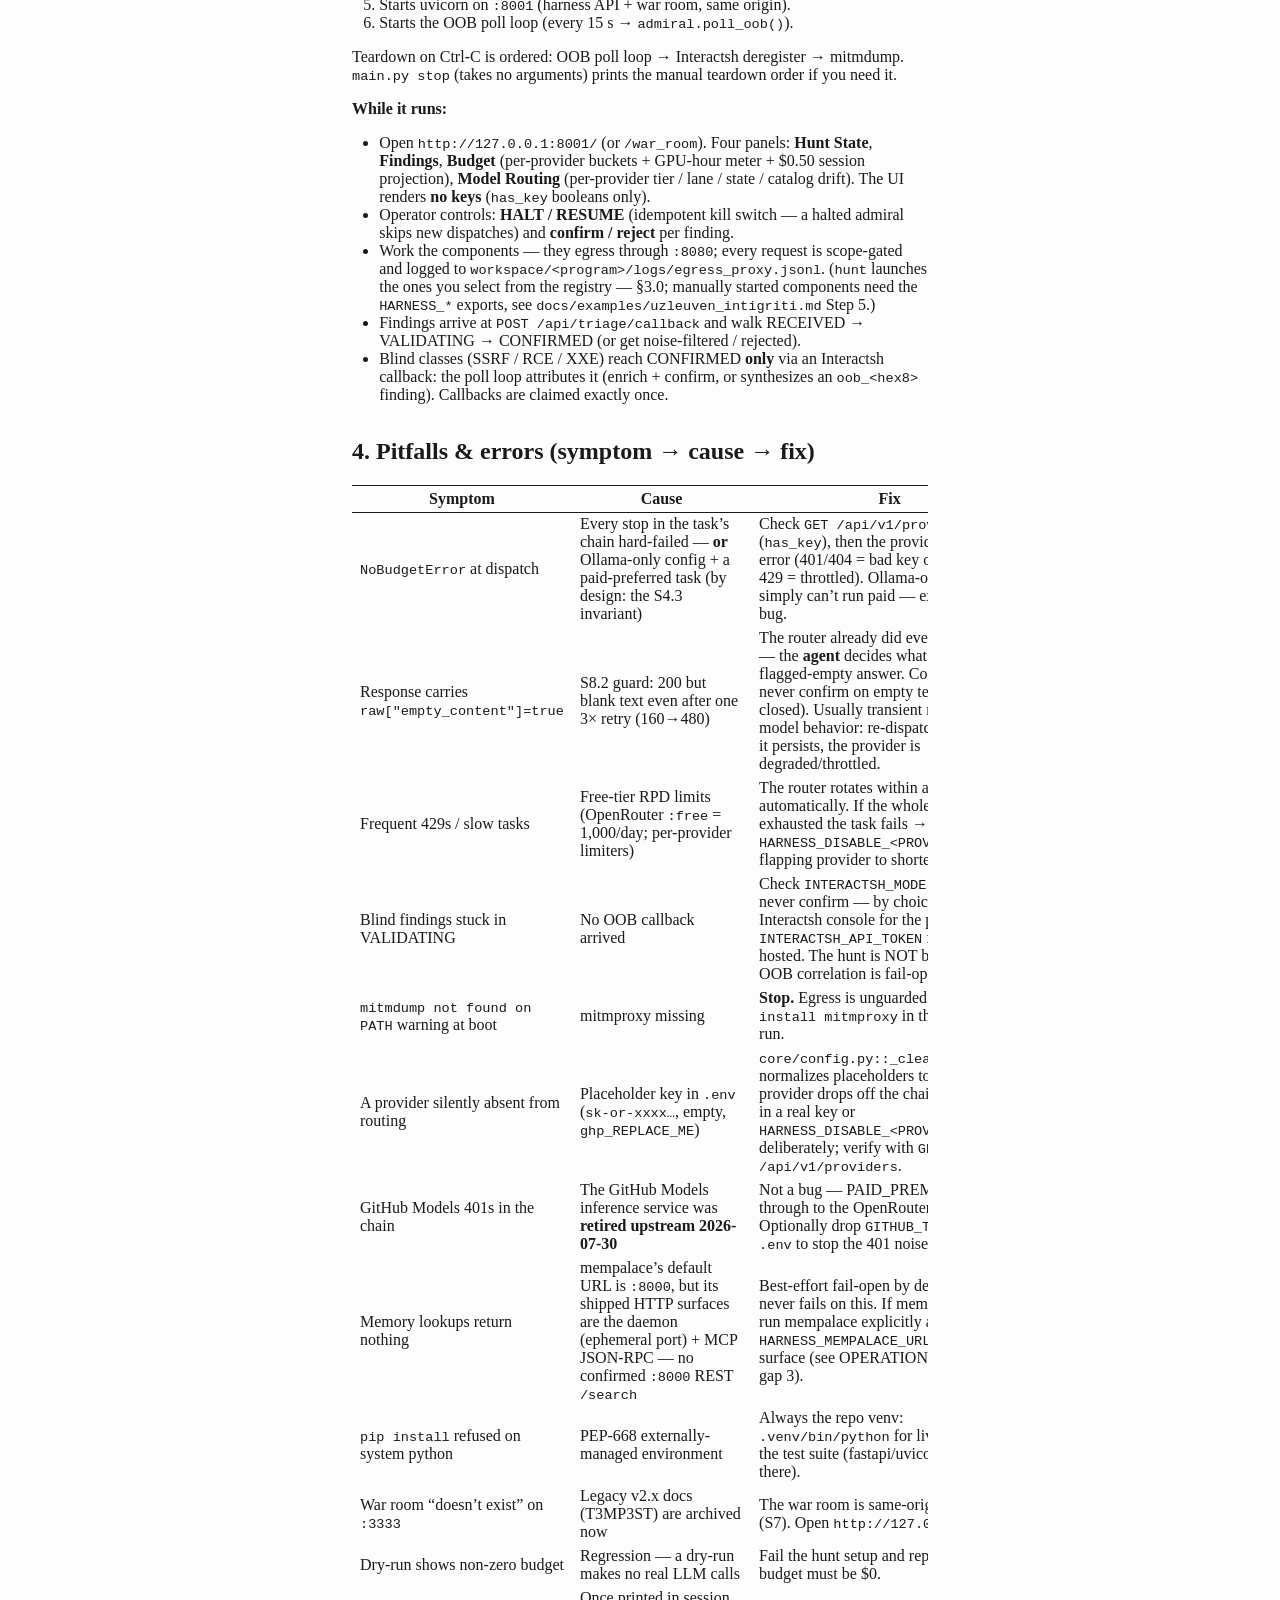
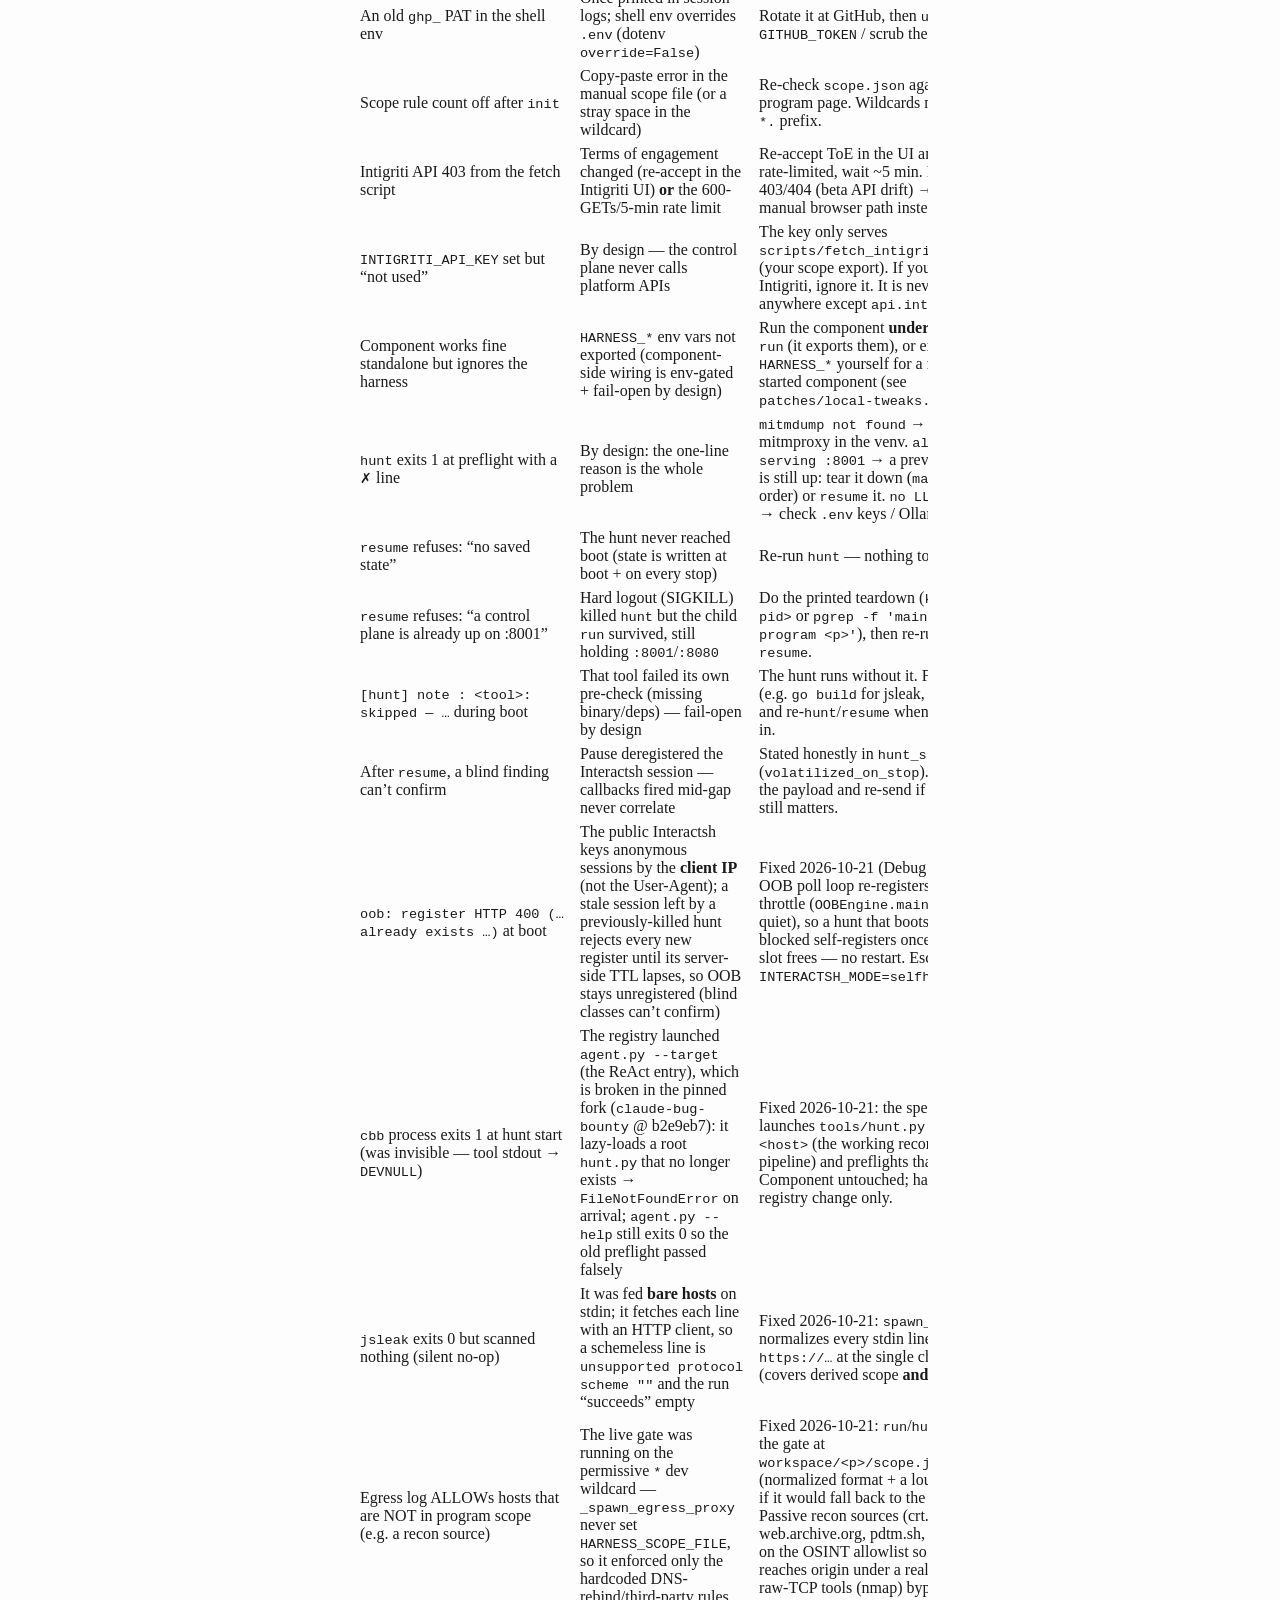
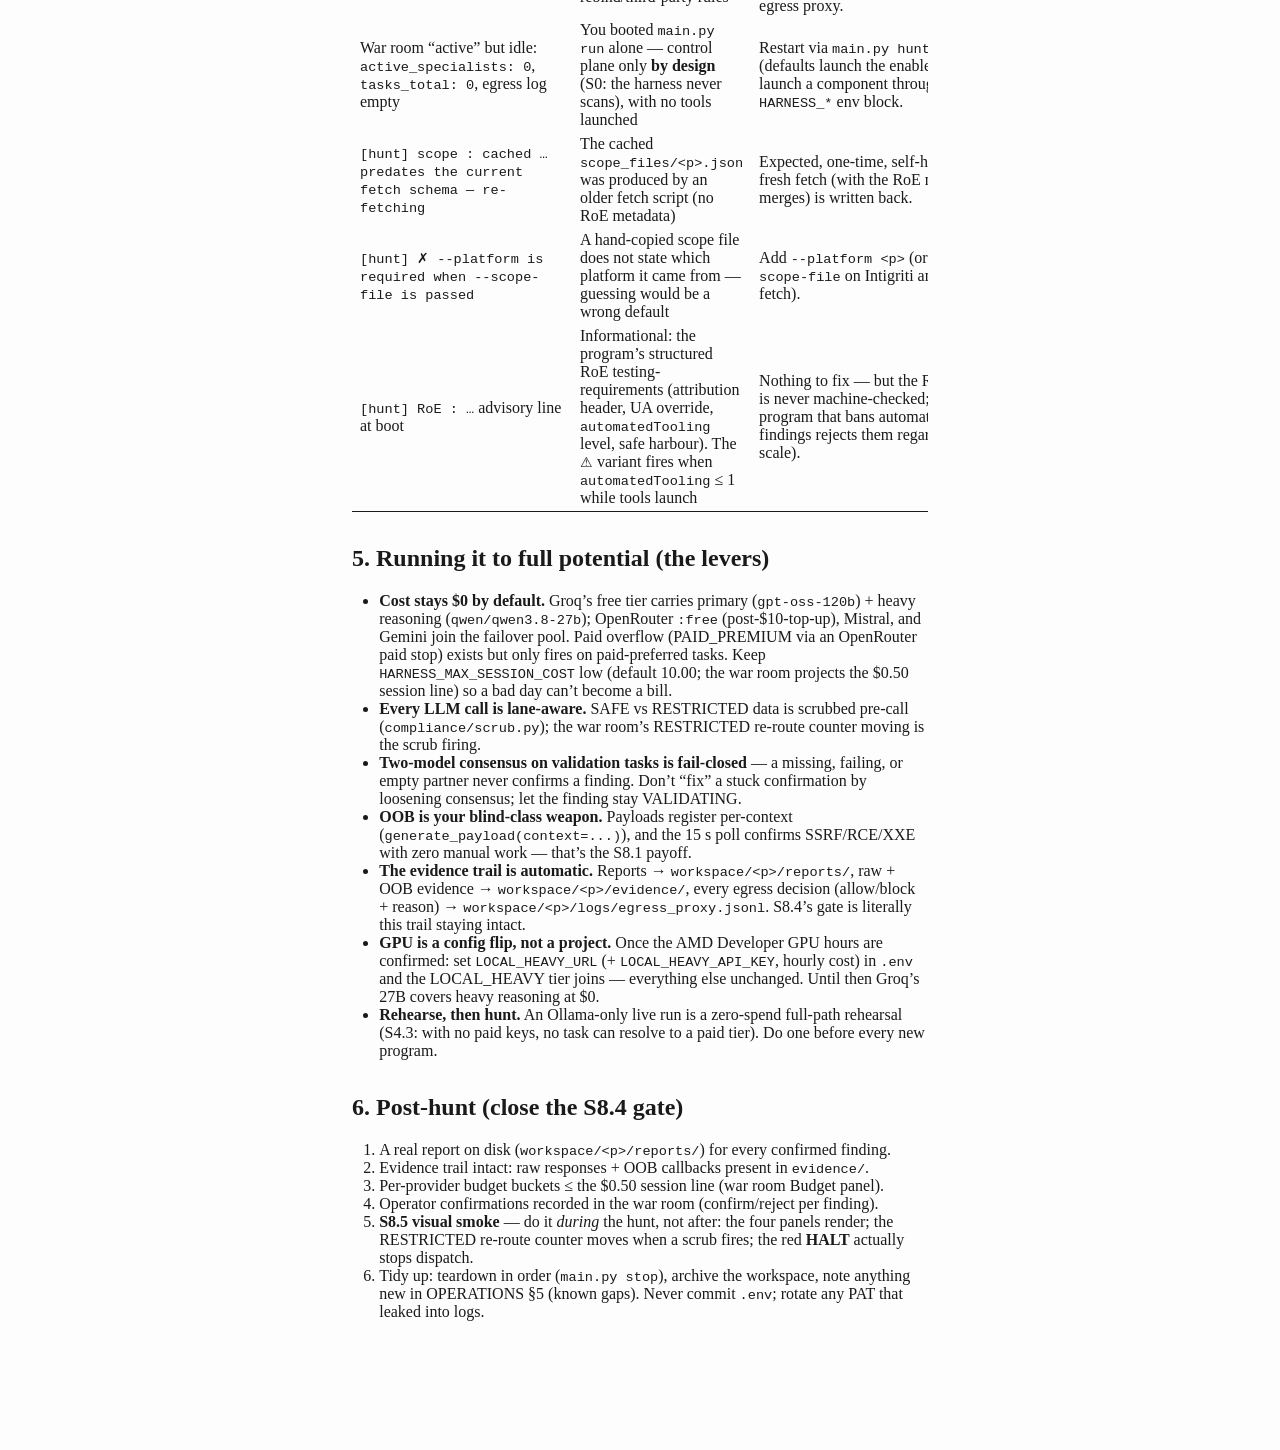
==== commit 13cc30e1: "hunt: fix the four live-hunt defects from the 2026-10-21 health scan A follow-up live hunt (control " ====
--- a/docs/hunt_cheatsheet.html
+++ b/docs/hunt_cheatsheet.html
@@ -544,14 +544,17 @@
 <tr>
 <td><code>jsleak</code></td>
 <td>JS secrets/links scanner (Go)</td>
-<td>1 process, in-scope URL list on stdin, <code>-json</code> (auto
-<code>go build</code> once)</td>
+<td>1 process, in-scope URL list on stdin (normalized to
+<code>https://…</code>), <code>-json</code> (auto <code>go build</code>
+once)</td>
 </tr>
 <tr>
 <td><code>cbb</code></td>
-<td>claude-bug-bounty ReAct agent (Python)</td>
-<td>1 agent <strong>per <code>--targets</code> host</strong> (default:
-first 3 exact-match hosts)</td>
+<td>claude-bug-bounty recon+scan pipeline (Python)</td>
+<td>1 pipeline <strong>per <code>--targets</code> host</strong> via
+<code>tools/hunt.py --target &lt;host&gt;</code> (default: first 3
+exact-match hosts). The ReAct entry (<code>agent.py</code>) is broken in
+the pinned fork, so it is not launched.</td>
 </tr>
 <tr>
 <td><code>adhd</code></td>
@@ -838,14 +841,52 @@
 <tr>
 <td><code>oob: register HTTP 400 (… already exists …)</code> at
 boot</td>
-<td>The public Interactsh keys sessions by User-Agent; a stale same-day
-session under the engine’s OLD shared UA (<code>ult-harness/3.0</code>)
-rejected every new register, so OOB stayed unregistered (blind classes
-can’t confirm)</td>
-<td>Fixed 2026-10-21: unique per-instance UA + one retry with a rotated
-UA on exactly this error — a fresh <code>hunt</code> self-heals. Only a
-hunt booted before that fix can still show the warning: restart it
-(<code>hunt &lt;handle&gt;</code>).</td>
+<td>The public Interactsh keys anonymous sessions by the <strong>client
+IP</strong> (not the User-Agent); a stale session left by a
+previously-killed hunt rejects every new register until its server-side
+TTL lapses, so OOB stays unregistered (blind classes can’t confirm)</td>
+<td>Fixed 2026-10-21 (Debug log 3): the OOB poll loop re-registers on a
+~90 s throttle (<code>OOBEngine.maintain()</code>, quiet), so a hunt
+that boots OOB-blocked self-registers once the IP-keyed slot frees — no
+restart. Escape hatch: <code>INTERACTSH_MODE=selfhosted</code>.</td>
+</tr>
+<tr>
+<td><code>cbb</code> process exits 1 at hunt start (was invisible — tool
+stdout → <code>DEVNULL</code>)</td>
+<td>The registry launched <code>agent.py --target</code> (the ReAct
+entry), which is broken in the pinned fork
+(<code>claude-bug-bounty</code> @ b2e9eb7): it lazy-loads a root
+<code>hunt.py</code> that no longer exists →
+<code>FileNotFoundError</code> on arrival; <code>agent.py --help</code>
+still exits 0 so the old preflight passed falsely</td>
+<td>Fixed 2026-10-21: the spec now launches
+<code>tools/hunt.py --target &lt;host&gt;</code> (the working recon+scan
+pipeline) and preflights that same entry. Component untouched;
+harness-side registry change only.</td>
+</tr>
+<tr>
+<td><code>jsleak</code> exits 0 but scanned nothing (silent no-op)</td>
+<td>It was fed <strong>bare hosts</strong> on stdin; it fetches each
+line with an HTTP client, so a schemeless line is
+<code>unsupported protocol scheme ""</code> and the run “succeeds”
+empty</td>
+<td>Fixed 2026-10-21: <code>spawn_tools</code> normalizes every stdin
+line to <code>https://…</code> at the single choke point (covers derived
+scope <strong>and</strong> <code>--targets</code>).</td>
+</tr>
+<tr>
+<td>Egress log ALLOWs hosts that are NOT in program scope (e.g. a recon
+source)</td>
+<td>The live gate was running on the permissive <code>*</code> dev
+wildcard — <code>_spawn_egress_proxy</code> never set
+<code>HARNESS_SCOPE_FILE</code>, so it enforced only the hardcoded
+DNS-rebind/third-party rules</td>
+<td>Fixed 2026-10-21: <code>run</code>/<code>hunt</code> now point the
+gate at <code>workspace/&lt;p&gt;/scope.json</code> (normalized format +
+a loud WARNING if it would fall back to the wildcard). Passive recon
+sources (crt.sh, web.archive.org, pdtm.sh, GitHub) are on the OSINT
+allowlist so recon still reaches origin under a real scope. Note:
+raw-TCP tools (nmap) bypass the HTTP egress proxy.</td>
 </tr>
 <tr>
 <td>War room “active” but idle: <code>active_specialists: 0</code>,
